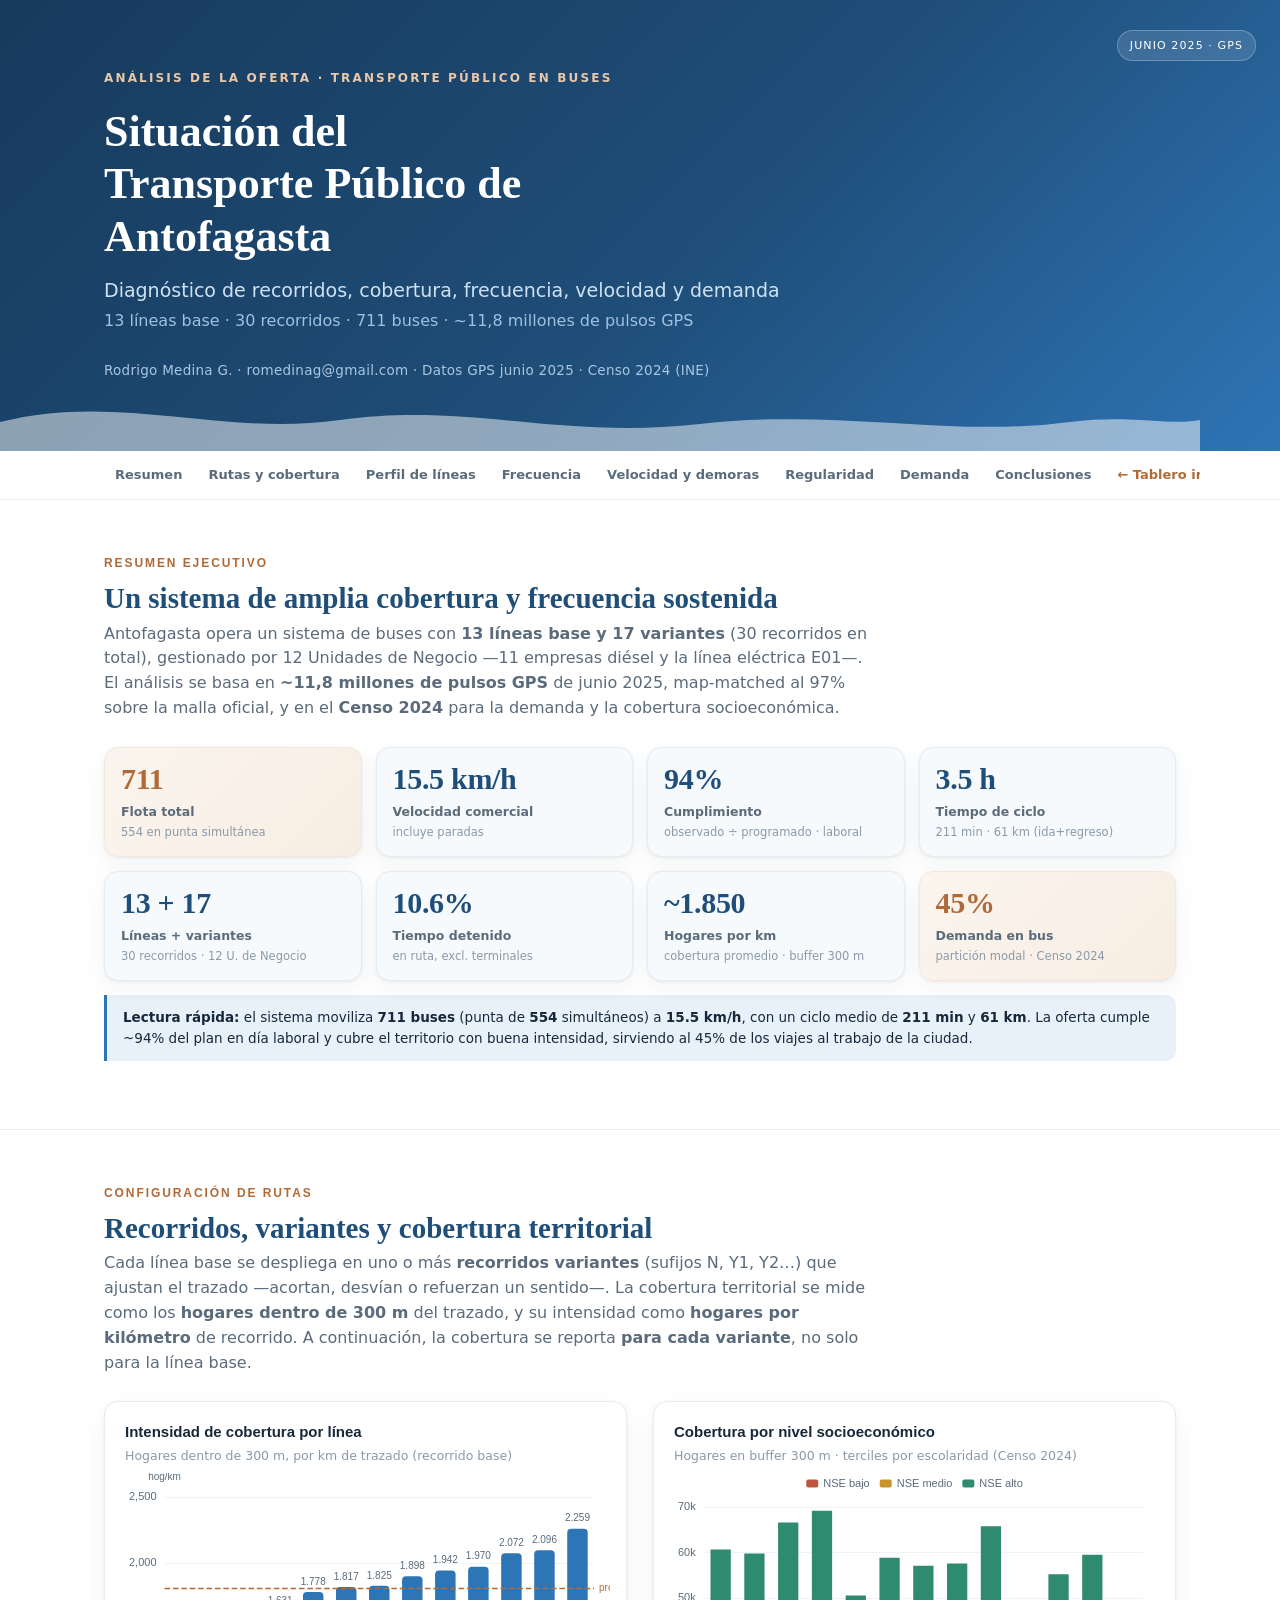
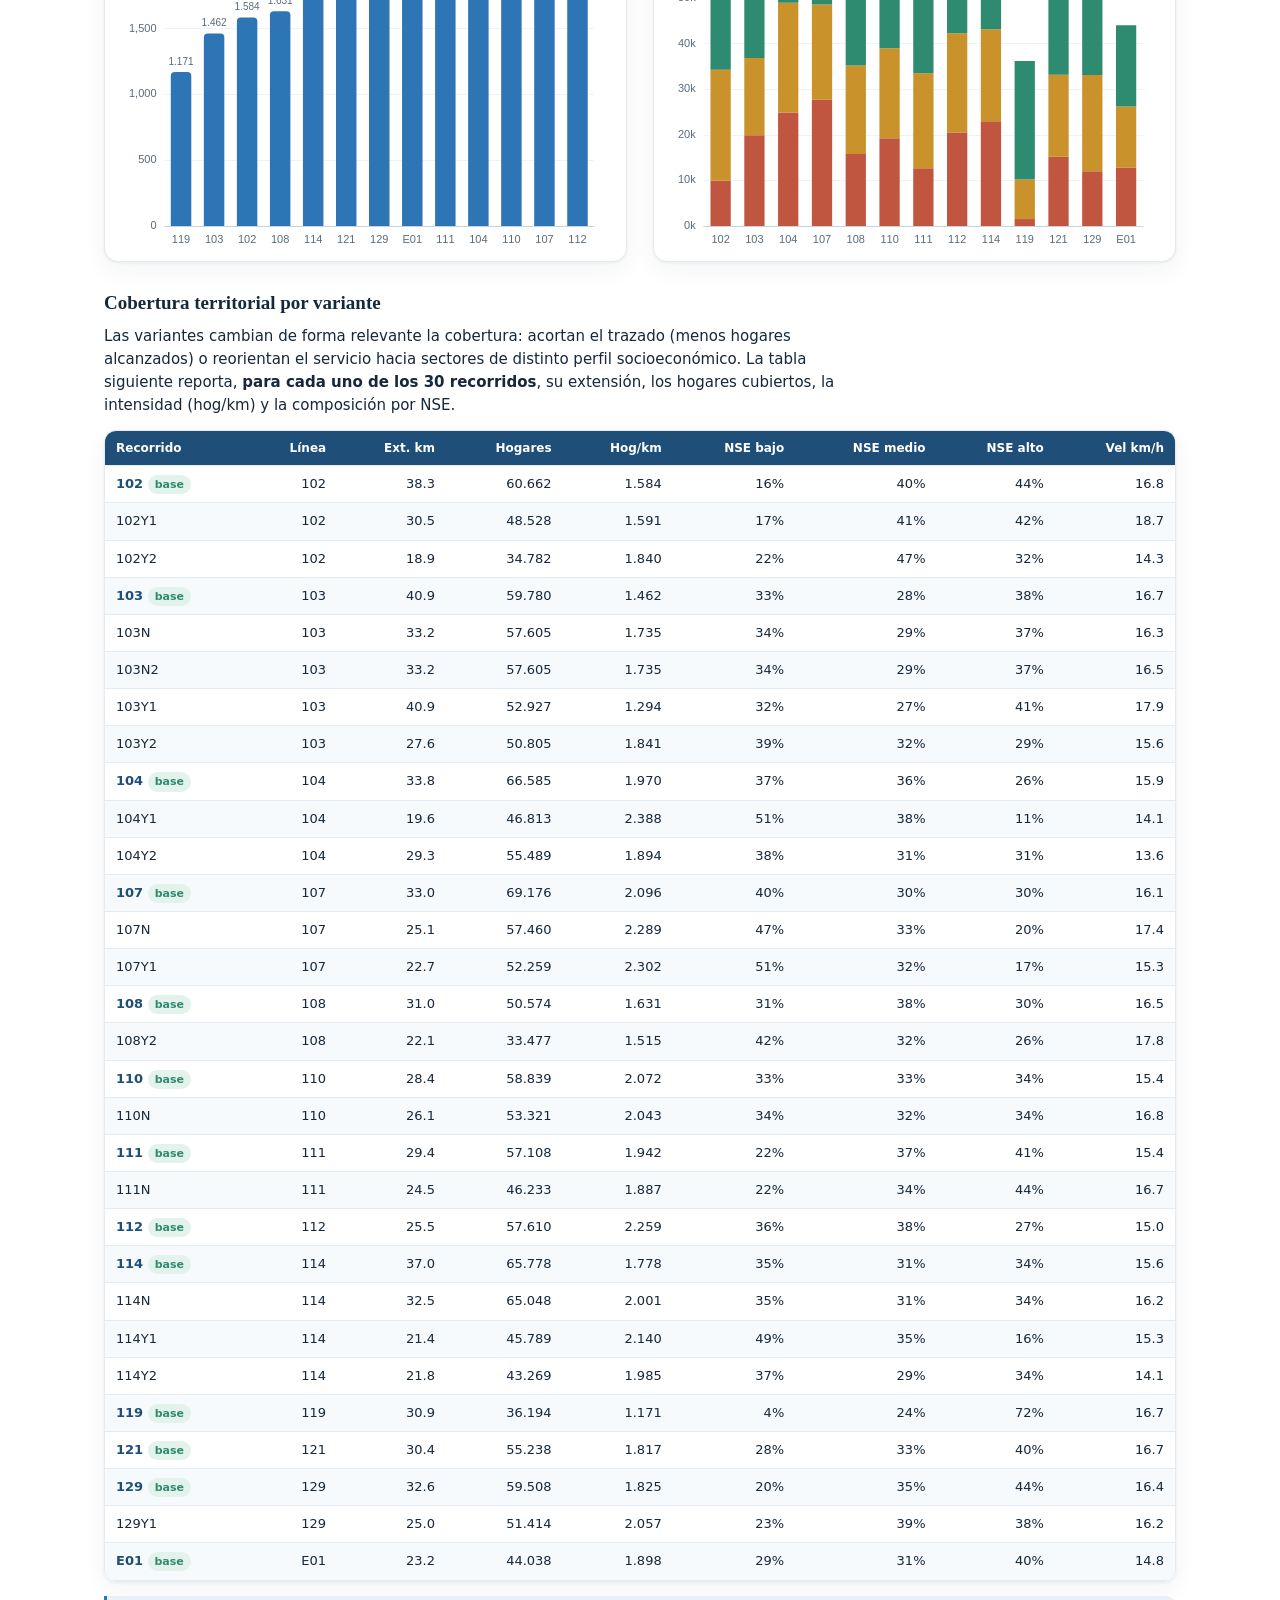
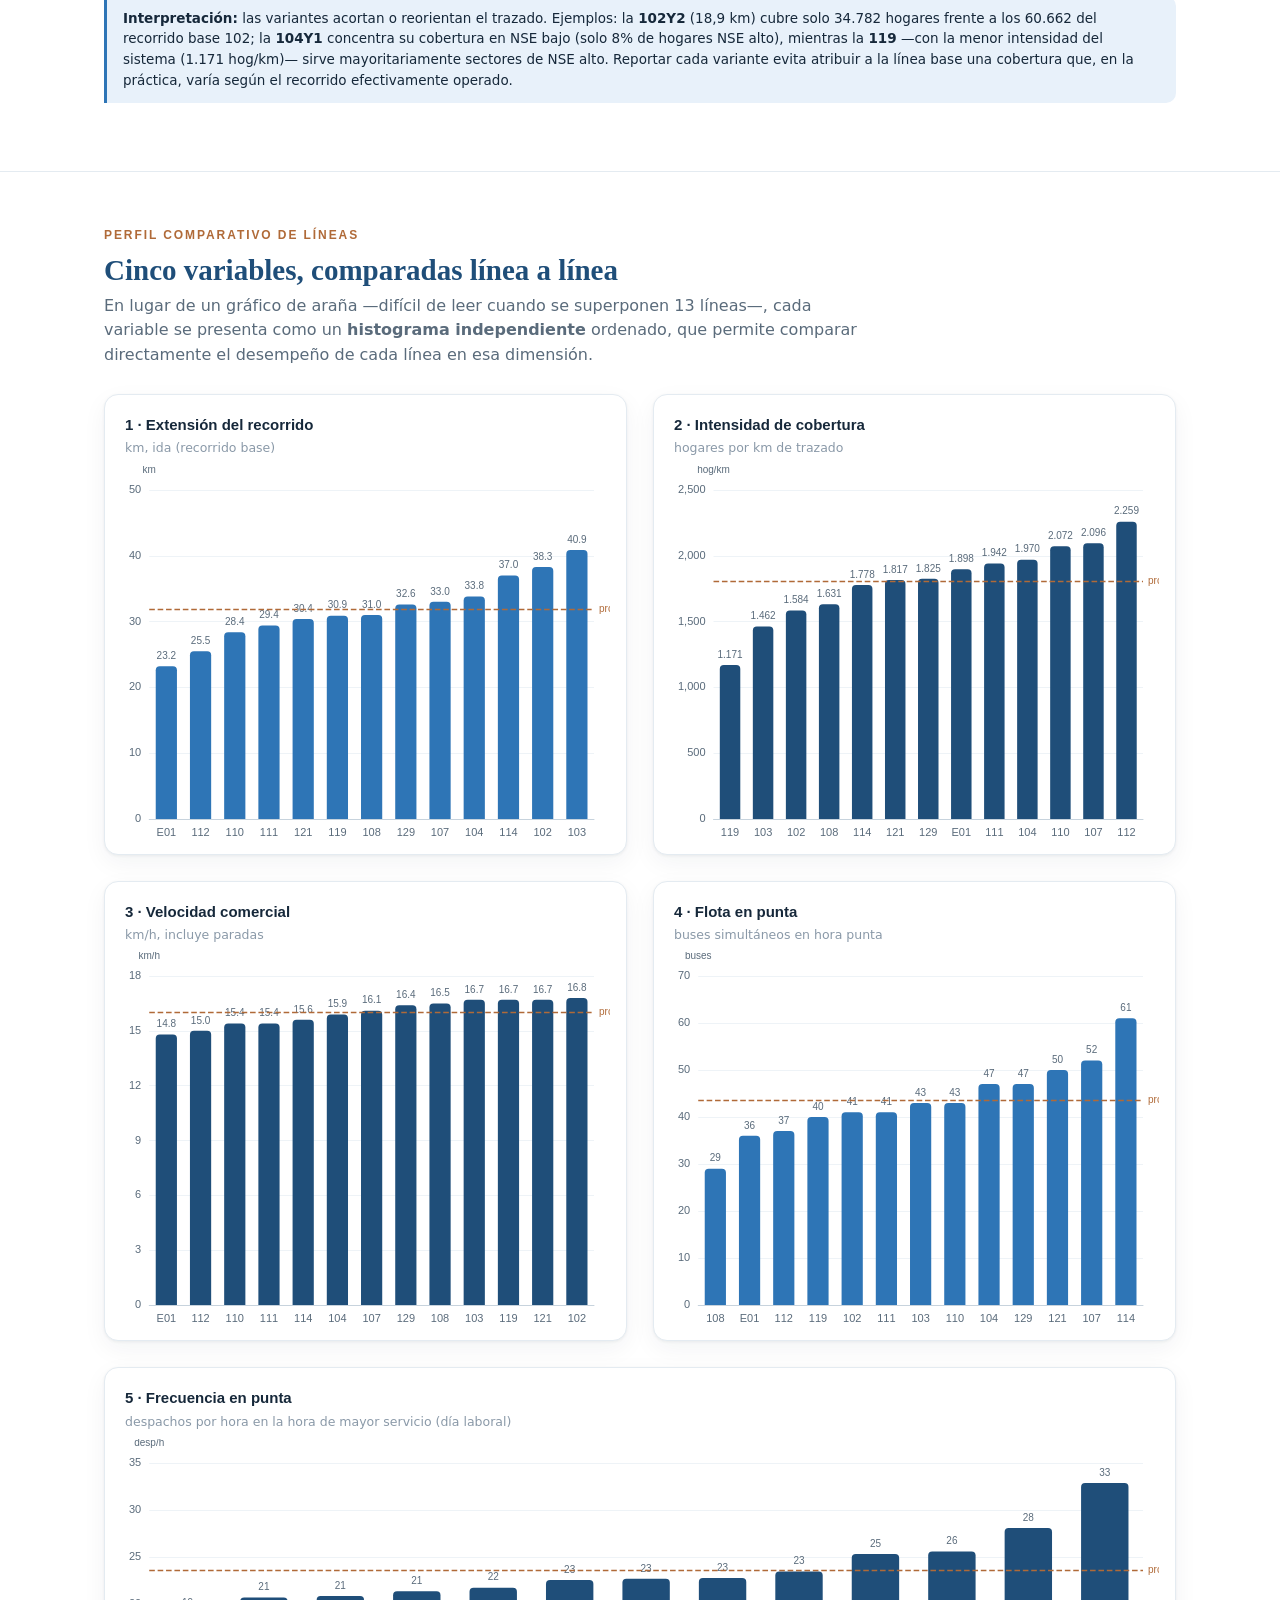
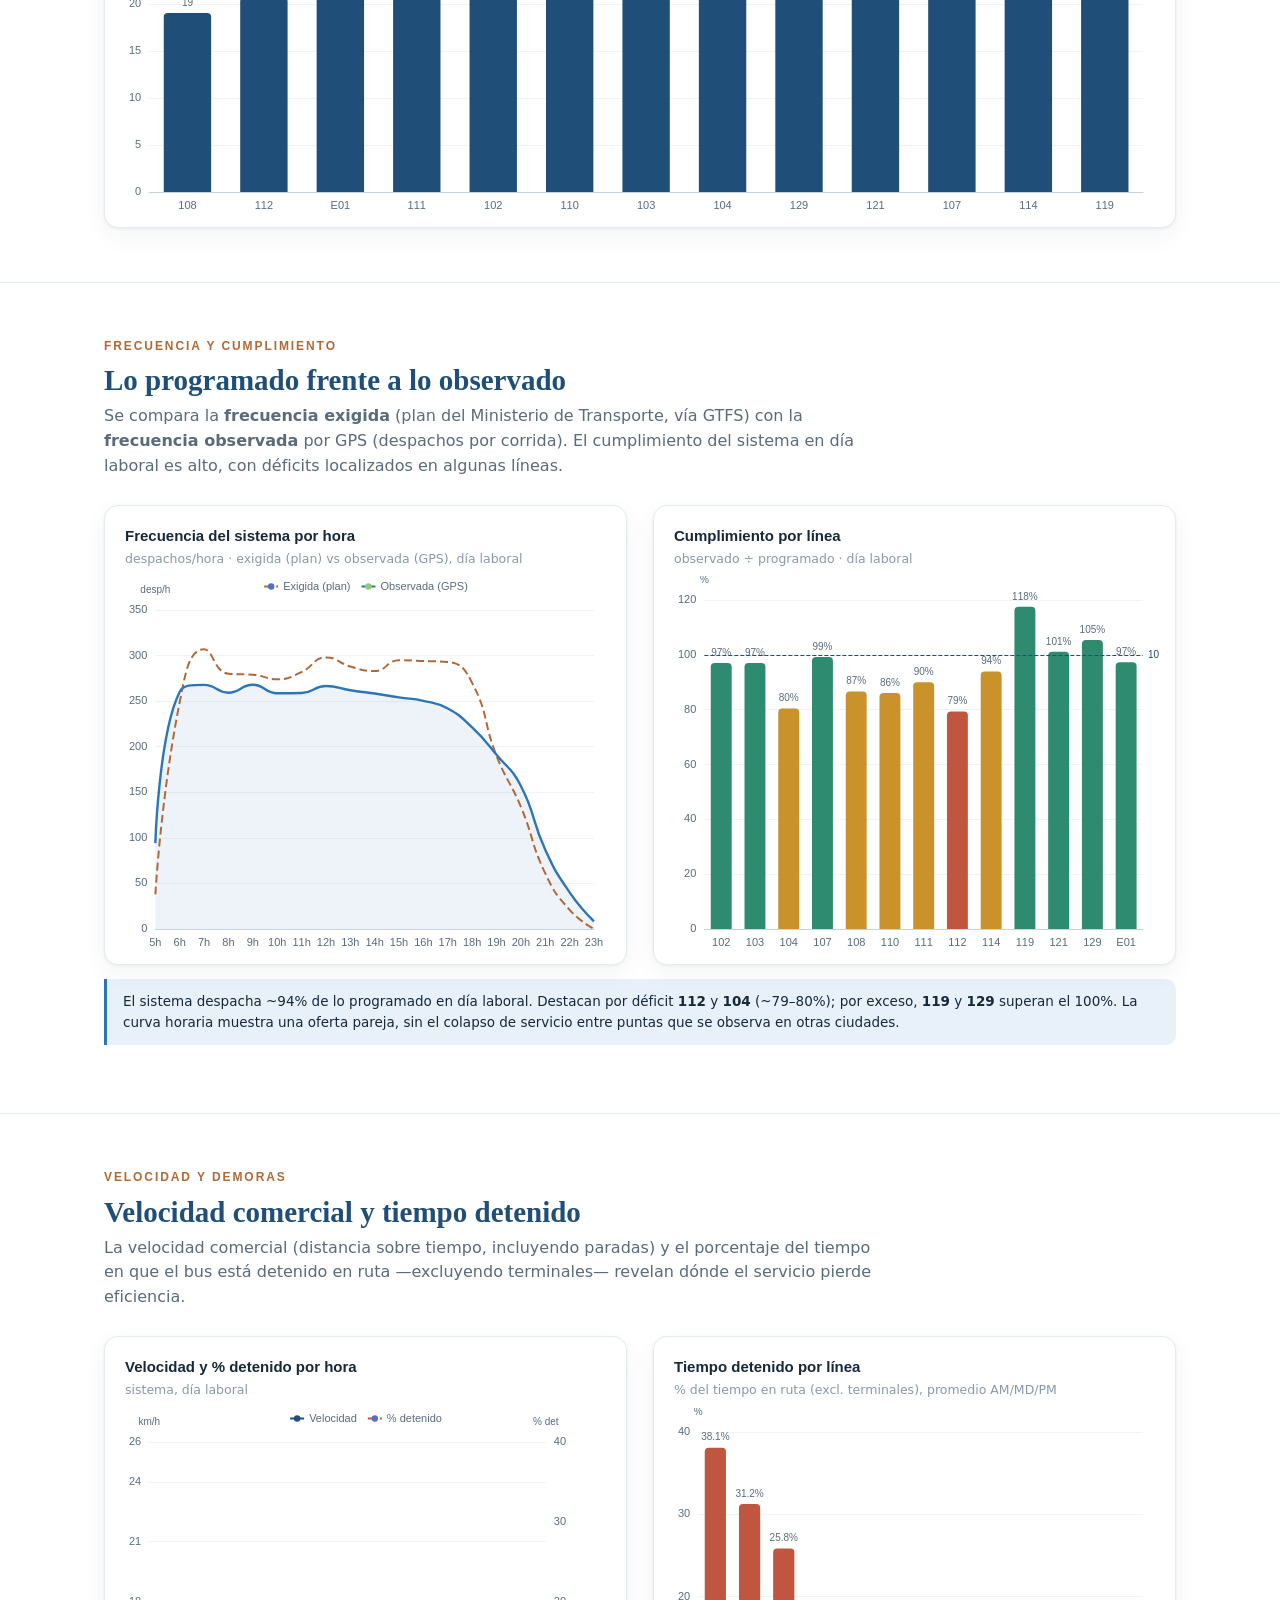
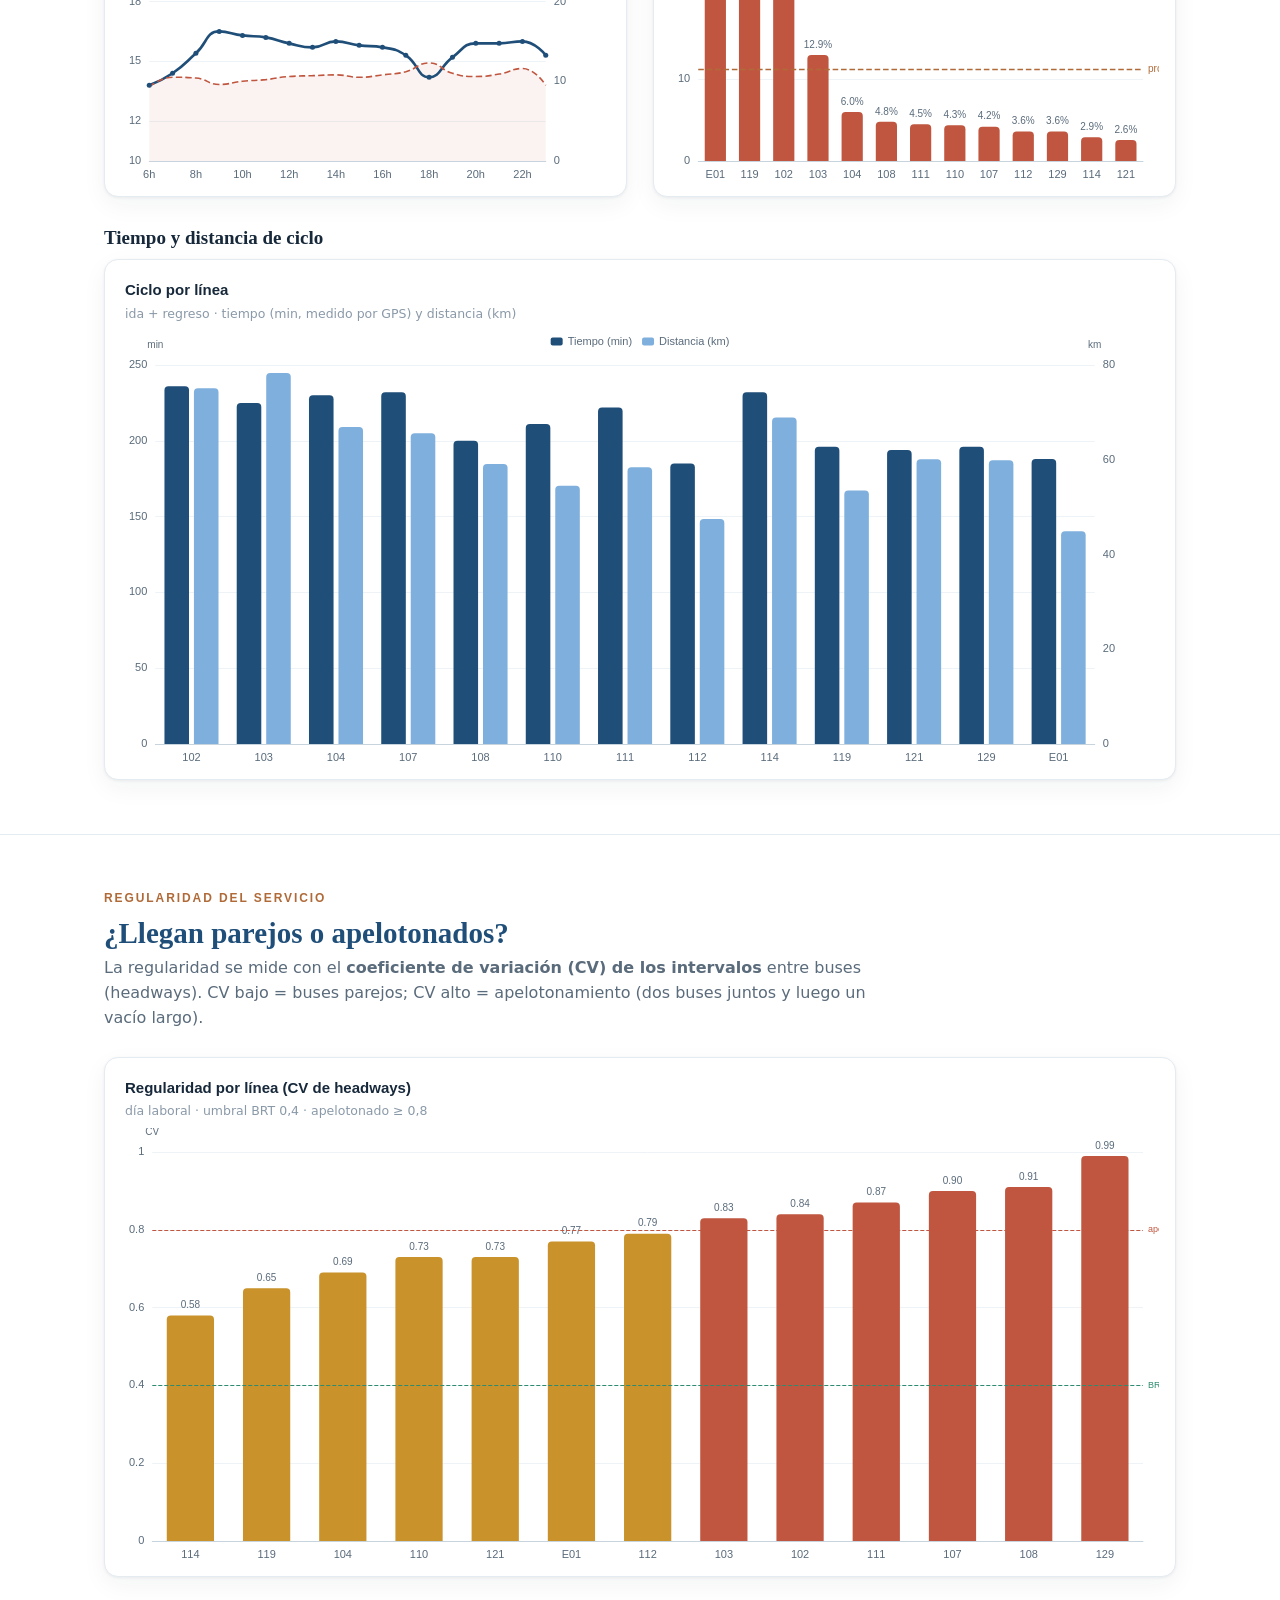
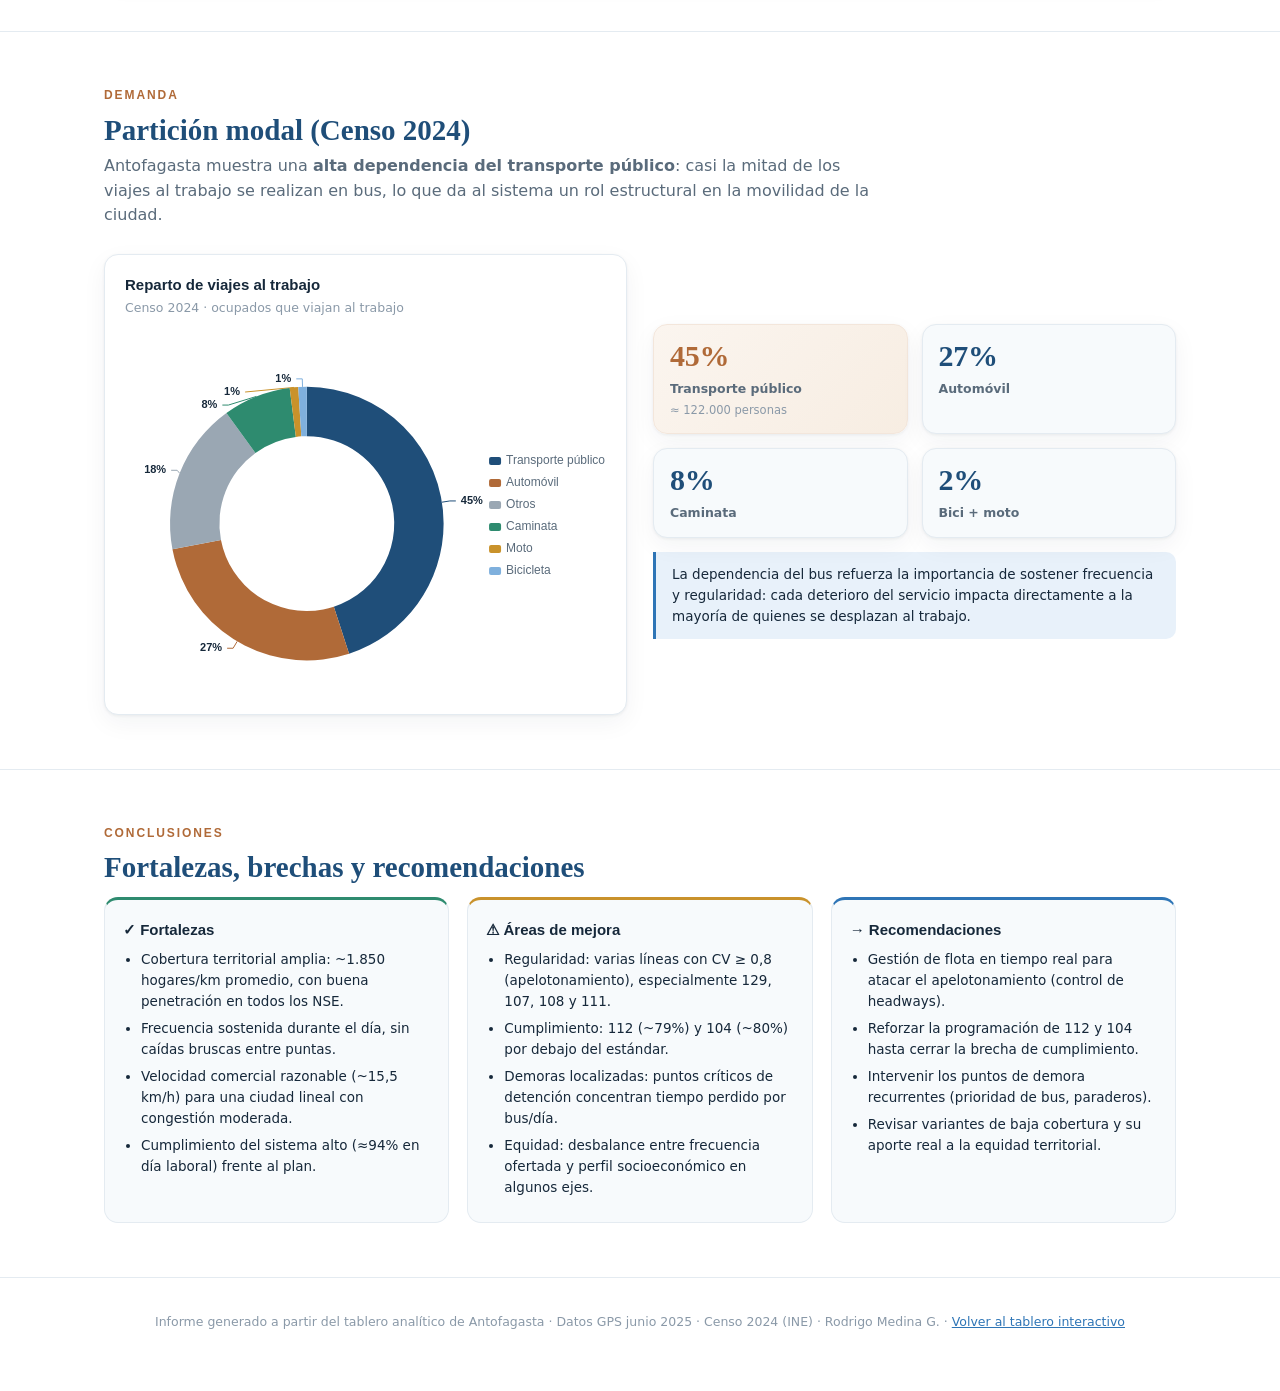
==== informe.html @ 433ab6c3 "afta-v54: informe ejecutivo HTML (presentación clara) enlazado del tablero Nueva página informe.html" ====
<!doctype html>
<html lang="es">
<head>
<meta charset="utf-8"/>
<meta name="viewport" content="width=device-width, initial-scale=1"/>
<title>Informe Ejecutivo · Oferta de Transporte Público · Antofagasta</title>
<link rel="icon" href="data:image/svg+xml,%3Csvg xmlns='http://www.w3.org/2000/svg' viewBox='0 0 32 32'%3E%3Ctext y='26' font-size='26'%3E%F0%9F%9A%8C%3C/text%3E%3C/svg%3E"/>
<script src="assets/echarts.min.js?v=107"></script>
<style>
  :root{
    --mar:#1f4e79; --mar2:#2e75b6; --mar3:#5a9bd4; --marL:#e8f1fa;
    --cobre:#b06a38; --cobreL:#f3e6db;
    --tx:#16283a; --muted:#5a6b7b; --dim:#8a99a8;
    --bg:#ffffff; --panel:#f7fafc; --line:#e4ebf1; --line2:#d3dde6;
    --good:#2e8b6f; --warn:#c9922b; --bad:#c0563f;
    --sh:0 1px 3px rgba(20,40,58,.06),0 8px 24px rgba(20,40,58,.05);
  }
  *{box-sizing:border-box}
  html{scroll-behavior:smooth}
  body{margin:0;font-family:"Segoe UI",-apple-system,system-ui,"Helvetica Neue",Arial,sans-serif;
    color:var(--tx);background:var(--bg);line-height:1.55;font-size:15px;-webkit-font-smoothing:antialiased}
  h1,h2,h3{font-family:Georgia,"Times New Roman",serif;font-weight:700;line-height:1.2;color:var(--mar)}
  a{color:var(--mar2)}
  .wrap{max-width:1120px;margin:0 auto;padding:0 24px}
  .sec{padding:54px 0;border-top:1px solid var(--line)}
  .sec:first-of-type{border-top:none}
  .eyebrow{font-family:"Segoe UI",sans-serif;font-size:12px;letter-spacing:.16em;text-transform:uppercase;
    color:var(--cobre);font-weight:700;margin:0 0 8px}
  h2{font-size:29px;margin:0 0 6px}
  .lead{color:var(--muted);font-size:16px;max-width:76ch;margin:6px 0 26px}
  h3{font-size:19px;margin:30px 0 10px;color:var(--tx)}
  p{margin:0 0 12px;max-width:80ch}
  .muted{color:var(--muted)}
  .small{font-size:13px}

  /* ── Portada ── */
  .hero{background:linear-gradient(135deg,#173a5c 0%,#1f4e79 55%,#2e75b6 100%);color:#fff;position:relative;overflow:hidden}
  .hero .wrap{padding-top:66px;padding-bottom:70px;position:relative;z-index:2}
  .hero h1{color:#fff;font-size:44px;margin:0 0 12px;max-width:20ch}
  .hero .sub{font-size:19px;color:#cfe1f2;margin:0 0 4px}
  .hero .meta{font-size:13.5px;color:#a9c6e2;margin-top:26px;letter-spacing:.02em}
  .hero .kick{display:inline-block;font-size:12px;letter-spacing:.18em;text-transform:uppercase;
    color:#e9c7a9;font-weight:700;margin-bottom:18px}
  .coast{position:absolute;left:0;right:0;bottom:-1px;height:70px;z-index:1;opacity:.5}
  .hero .badge{position:absolute;top:30px;right:24px;font-size:11px;letter-spacing:.1em;text-transform:uppercase;
    background:rgba(255,255,255,.12);border:1px solid rgba(255,255,255,.25);padding:6px 12px;border-radius:20px;color:#fff}

  /* ── KPIs ── */
  .kpis{display:grid;grid-template-columns:repeat(4,1fr);gap:14px;margin:8px 0 6px}
  .kpi{background:var(--panel);border:1px solid var(--line);border-radius:14px;padding:16px 16px 14px;box-shadow:var(--sh)}
  .kpi .v{font-size:30px;font-weight:700;color:var(--mar);font-family:Georgia,serif;line-height:1;letter-spacing:-.01em}
  .kpi .l{font-size:12.5px;color:var(--muted);margin-top:8px;font-weight:600}
  .kpi .s{font-size:11.5px;color:var(--dim);margin-top:3px}
  .kpi.acc{background:linear-gradient(135deg,#fbf5ef,#f7ede2);border-color:var(--cobreL)}
  .kpi.acc .v{color:var(--cobre)}

  /* ── charts ── */
  .chart{width:100%;height:380px}
  .chart.tall{height:440px}
  .grid2{display:grid;grid-template-columns:1fr 1fr;gap:26px}
  .card{background:#fff;border:1px solid var(--line);border-radius:14px;padding:16px 16px 8px;box-shadow:var(--sh)}
  .card h4{margin:2px 4px 2px;font-size:15px;font-family:"Segoe UI",sans-serif;font-weight:700;color:var(--tx)}
  .card .cap{margin:0 4px 8px;font-size:12.5px;color:var(--dim)}

  /* ── tabla ── */
  .tbl-wrap{overflow-x:auto;border:1px solid var(--line);border-radius:12px;box-shadow:var(--sh)}
  table{border-collapse:collapse;width:100%;font-size:13px}
  th,td{padding:8px 11px;text-align:right;border-bottom:1px solid var(--line);white-space:nowrap}
  th:first-child,td:first-child{text-align:left}
  thead th{background:var(--mar);color:#fff;font-weight:600;position:sticky;top:0;font-size:12px}
  tbody tr:nth-child(even){background:var(--panel)}
  tbody tr:hover{background:var(--marL)}
  td.grp{font-weight:700;color:var(--mar)}
  .pill{display:inline-block;padding:1px 7px;border-radius:20px;font-size:11px;font-weight:700}
  .pill.g{background:#e3f3ec;color:var(--good)} .pill.w{background:#faf0d9;color:var(--warn)} .pill.b{background:#f8e6e0;color:var(--bad)}

  /* ── callouts ── */
  .cols3{display:grid;grid-template-columns:repeat(3,1fr);gap:18px;margin-top:12px}
  .callout{border-radius:14px;padding:18px;border:1px solid var(--line);background:var(--panel)}
  .callout h4{margin:0 0 8px;font-size:15px;font-family:"Segoe UI",sans-serif}
  .callout ul{margin:0;padding-left:18px} .callout li{margin:6px 0;font-size:13.5px;color:var(--tx)}
  .callout.good{border-top:3px solid var(--good)} .callout.warn{border-top:3px solid var(--warn)} .callout.rec{border-top:3px solid var(--mar2)}
  .note{background:var(--marL);border-left:3px solid var(--mar2);border-radius:0 10px 10px 0;padding:12px 16px;margin:14px 0;font-size:13.5px;color:var(--tx)}
  .foot{padding:34px 0 60px;color:var(--dim);font-size:12.5px;text-align:center;border-top:1px solid var(--line)}

  /* ── nav ── */
  .topnav{position:sticky;top:0;z-index:30;background:rgba(255,255,255,.92);backdrop-filter:blur(8px);
    border-bottom:1px solid var(--line);font-size:13px}
  .topnav .wrap{display:flex;align-items:center;gap:4px;height:48px;overflow-x:auto}
  .topnav a{color:var(--muted);text-decoration:none;padding:6px 11px;border-radius:8px;white-space:nowrap;font-weight:600}
  .topnav a:hover{background:var(--marL);color:var(--mar)}
  .topnav .home{margin-left:auto;color:var(--cobre)}
  @media(max-width:860px){ .kpis{grid-template-columns:repeat(2,1fr)} .grid2{grid-template-columns:1fr} .cols3{grid-template-columns:1fr} .hero h1{font-size:33px} h2{font-size:24px} }
</style>
</head>
<body>

<!-- PORTADA -->
<header class="hero">
  <div class="badge">Junio 2025 · GPS</div>
  <div class="wrap">
    <span class="kick">Análisis de la oferta · Transporte público en buses</span>
    <h1>Situación del Transporte Público de Antofagasta</h1>
    <div class="sub">Diagnóstico de recorridos, cobertura, frecuencia, velocidad y demanda</div>
    <div class="sub" style="color:#9ec1e0;font-size:16px">13 líneas base · 30 recorridos · 711 buses · ~11,8 millones de pulsos GPS</div>
    <div class="meta">Rodrigo Medina G. · romedinag@gmail.com · Datos GPS junio 2025 · Censo 2024 (INE)</div>
  </div>
  <svg class="coast" viewBox="0 0 1200 70" preserveAspectRatio="none"><path d="M0,40 C120,10 220,55 340,38 C470,20 560,58 700,42 C840,26 950,56 1070,40 C1130,32 1170,44 1200,38 L1200,70 L0,70 Z" fill="#ffffff"/></svg>
</header>

<nav class="topnav"><div class="wrap">
  <a href="#resumen">Resumen</a>
  <a href="#rutas">Rutas y cobertura</a>
  <a href="#perfil">Perfil de líneas</a>
  <a href="#frecuencia">Frecuencia</a>
  <a href="#velocidad">Velocidad y demoras</a>
  <a href="#regularidad">Regularidad</a>
  <a href="#demanda">Demanda</a>
  <a href="#conclusiones">Conclusiones</a>
  <a class="home" href="index.html">← Tablero interactivo</a>
</div></nav>

<!-- RESUMEN EJECUTIVO -->
<section class="sec" id="resumen"><div class="wrap">
  <div class="eyebrow">Resumen ejecutivo</div>
  <h2>Un sistema de amplia cobertura y frecuencia sostenida</h2>
  <p class="lead">Antofagasta opera un sistema de buses con <b>13 líneas base y 17 variantes</b> (30 recorridos en total),
  gestionado por 12 Unidades de Negocio —11 empresas diésel y la línea eléctrica E01—. El análisis se basa en
  <b>~11,8 millones de pulsos GPS</b> de junio 2025, map-matched al 97% sobre la malla oficial, y en el
  <b>Censo 2024</b> para la demanda y la cobertura socioeconómica.</p>

  <div class="kpis" id="kpi-grid"></div>

  <div class="note" id="resumen-note">Cargando indicadores del sistema…</div>
</div></section>

<!-- RUTAS Y COBERTURA -->
<section class="sec" id="rutas"><div class="wrap">
  <div class="eyebrow">Configuración de rutas</div>
  <h2>Recorridos, variantes y cobertura territorial</h2>
  <p class="lead">Cada línea base se despliega en uno o más <b>recorridos variantes</b> (sufijos N, Y1, Y2…) que ajustan
  el trazado —acortan, desvían o refuerzan un sentido—. La cobertura territorial se mide como los <b>hogares dentro de
  300 m</b> del trazado, y su intensidad como <b>hogares por kilómetro</b> de recorrido. A continuación, la cobertura
  se reporta <b>para cada variante</b>, no solo para la línea base.</p>

  <div class="grid2">
    <div class="card"><h4>Intensidad de cobertura por línea</h4><div class="cap">Hogares dentro de 300 m, por km de trazado (recorrido base)</div><div id="ch-hogkm" class="chart"></div></div>
    <div class="card"><h4>Cobertura por nivel socioeconómico</h4><div class="cap">Hogares en buffer 300 m · terciles por escolaridad (Censo 2024)</div><div id="ch-nse" class="chart"></div></div>
  </div>

  <h3>Cobertura territorial por variante</h3>
  <p>Las variantes cambian de forma relevante la cobertura: acortan el trazado (menos hogares alcanzados) o reorientan
  el servicio hacia sectores de distinto perfil socioeconómico. La tabla siguiente reporta, <b>para cada uno de los 30
  recorridos</b>, su extensión, los hogares cubiertos, la intensidad (hog/km) y la composición por NSE.</p>
  <div class="tbl-wrap"><table id="tbl-var"><thead></thead><tbody></tbody></table></div>
  <div class="note" id="var-note"></div>
</div></section>

<!-- PERFIL COMPARATIVO — 5 HISTOGRAMAS -->
<section class="sec" id="perfil"><div class="wrap">
  <div class="eyebrow">Perfil comparativo de líneas</div>
  <h2>Cinco variables, comparadas línea a línea</h2>
  <p class="lead">En lugar de un gráfico de araña —difícil de leer cuando se superponen 13 líneas—, cada variable se
  presenta como un <b>histograma independiente</b> ordenado, que permite comparar directamente el desempeño de cada
  línea en esa dimensión.</p>
  <div class="grid2">
    <div class="card"><h4>1 · Extensión del recorrido</h4><div class="cap">km, ida (recorrido base)</div><div id="ch-ext" class="chart"></div></div>
    <div class="card"><h4>2 · Intensidad de cobertura</h4><div class="cap">hogares por km de trazado</div><div id="ch-hogkm2" class="chart"></div></div>
    <div class="card"><h4>3 · Velocidad comercial</h4><div class="cap">km/h, incluye paradas</div><div id="ch-vel" class="chart"></div></div>
    <div class="card"><h4>4 · Flota en punta</h4><div class="cap">buses simultáneos en hora punta</div><div id="ch-flota" class="chart"></div></div>
  </div>
  <div class="card" style="margin-top:26px"><h4>5 · Frecuencia en punta</h4><div class="cap">despachos por hora en la hora de mayor servicio (día laboral)</div><div id="ch-freq" class="chart"></div></div>
</div></section>

<!-- FRECUENCIA -->
<section class="sec" id="frecuencia"><div class="wrap">
  <div class="eyebrow">Frecuencia y cumplimiento</div>
  <h2>Lo programado frente a lo observado</h2>
  <p class="lead">Se compara la <b>frecuencia exigida</b> (plan del Ministerio de Transporte, vía GTFS) con la
  <b>frecuencia observada</b> por GPS (despachos por corrida). El cumplimiento del sistema en día laboral es alto,
  con déficits localizados en algunas líneas.</p>
  <div class="grid2">
    <div class="card"><h4>Frecuencia del sistema por hora</h4><div class="cap">despachos/hora · exigida (plan) vs observada (GPS), día laboral</div><div id="ch-freqsys" class="chart"></div></div>
    <div class="card"><h4>Cumplimiento por línea</h4><div class="cap">observado ÷ programado · día laboral</div><div id="ch-cumpl" class="chart"></div></div>
  </div>
  <div class="note" id="freq-note"></div>
</div></section>

<!-- VELOCIDAD Y DEMORAS -->
<section class="sec" id="velocidad"><div class="wrap">
  <div class="eyebrow">Velocidad y demoras</div>
  <h2>Velocidad comercial y tiempo detenido</h2>
  <p class="lead">La velocidad comercial (distancia sobre tiempo, incluyendo paradas) y el porcentaje del tiempo en que
  el bus está detenido en ruta —excluyendo terminales— revelan dónde el servicio pierde eficiencia.</p>
  <div class="grid2">
    <div class="card"><h4>Velocidad y % detenido por hora</h4><div class="cap">sistema, día laboral</div><div id="ch-velh" class="chart"></div></div>
    <div class="card"><h4>Tiempo detenido por línea</h4><div class="cap">% del tiempo en ruta (excl. terminales), promedio AM/MD/PM</div><div id="ch-det" class="chart"></div></div>
  </div>
  <h3>Tiempo y distancia de ciclo</h3>
  <div class="card"><h4>Ciclo por línea</h4><div class="cap">ida + regreso · tiempo (min, medido por GPS) y distancia (km)</div><div id="ch-ciclo" class="chart tall"></div></div>
</div></section>

<!-- REGULARIDAD -->
<section class="sec" id="regularidad"><div class="wrap">
  <div class="eyebrow">Regularidad del servicio</div>
  <h2>¿Llegan parejos o apelotonados?</h2>
  <p class="lead">La regularidad se mide con el <b>coeficiente de variación (CV) de los intervalos</b> entre buses
  (headways). CV bajo = buses parejos; CV alto = apelotonamiento (dos buses juntos y luego un vacío largo).</p>
  <div class="card"><h4>Regularidad por línea (CV de headways)</h4><div class="cap">día laboral · umbral BRT 0,4 · apelotonado ≥ 0,8</div><div id="ch-cv" class="chart tall"></div></div>
</div></section>

<!-- DEMANDA -->
<section class="sec" id="demanda"><div class="wrap">
  <div class="eyebrow">Demanda</div>
  <h2>Partición modal (Censo 2024)</h2>
  <p class="lead">Antofagasta muestra una <b>alta dependencia del transporte público</b>: casi la mitad de los viajes
  al trabajo se realizan en bus, lo que da al sistema un rol estructural en la movilidad de la ciudad.</p>
  <div class="grid2">
    <div class="card"><h4>Reparto de viajes al trabajo</h4><div class="cap">Censo 2024 · ocupados que viajan al trabajo</div><div id="ch-modal" class="chart"></div></div>
    <div style="align-self:center">
      <div class="kpis" style="grid-template-columns:1fr 1fr">
        <div class="kpi acc"><div class="v">45%</div><div class="l">Transporte público</div><div class="s">≈ 122.000 personas</div></div>
        <div class="kpi"><div class="v">27%</div><div class="l">Automóvil</div></div>
        <div class="kpi"><div class="v">8%</div><div class="l">Caminata</div></div>
        <div class="kpi"><div class="v">2%</div><div class="l">Bici + moto</div></div>
      </div>
      <div class="note">La dependencia del bus refuerza la importancia de sostener frecuencia y regularidad: cada
      deterioro del servicio impacta directamente a la mayoría de quienes se desplazan al trabajo.</div>
    </div>
  </div>
</div></section>

<!-- CONCLUSIONES -->
<section class="sec" id="conclusiones"><div class="wrap">
  <div class="eyebrow">Conclusiones</div>
  <h2>Fortalezas, brechas y recomendaciones</h2>
  <div class="cols3">
    <div class="callout good"><h4>✓ Fortalezas</h4><ul>
      <li>Cobertura territorial amplia: ~1.850 hogares/km promedio, con buena penetración en todos los NSE.</li>
      <li>Frecuencia sostenida durante el día, sin caídas bruscas entre puntas.</li>
      <li>Velocidad comercial razonable (~15,5 km/h) para una ciudad lineal con congestión moderada.</li>
      <li>Cumplimiento del sistema alto (≈94% en día laboral) frente al plan.</li>
    </ul></div>
    <div class="callout warn"><h4>⚠ Áreas de mejora</h4><ul>
      <li>Regularidad: varias líneas con CV ≥ 0,8 (apelotonamiento), especialmente 129, 107, 108 y 111.</li>
      <li>Cumplimiento: 112 (~79%) y 104 (~80%) por debajo del estándar.</li>
      <li>Demoras localizadas: puntos críticos de detención concentran tiempo perdido por bus/día.</li>
      <li>Equidad: desbalance entre frecuencia ofertada y perfil socioeconómico en algunos ejes.</li>
    </ul></div>
    <div class="callout rec"><h4>→ Recomendaciones</h4><ul>
      <li>Gestión de flota en tiempo real para atacar el apelotonamiento (control de headways).</li>
      <li>Reforzar la programación de 112 y 104 hasta cerrar la brecha de cumplimiento.</li>
      <li>Intervenir los puntos de demora recurrentes (prioridad de bus, paraderos).</li>
      <li>Revisar variantes de baja cobertura y su aporte real a la equidad territorial.</li>
    </ul></div>
  </div>
</div></section>

<div class="foot">
  Informe generado a partir del tablero analítico de Antofagasta · Datos GPS junio 2025 · Censo 2024 (INE) ·
  Rodrigo Medina G. · <a href="index.html">Volver al tablero interactivo</a>
</div>

<script>
const LINEAS = ["102","103","104","107","108","110","111","112","114","119","121","129","E01"];
const COL = {mar:"#1f4e79", mar2:"#2e75b6", mar3:"#7fb0dd", cobre:"#b06a38",
  good:"#2e8b6f", warn:"#c9922b", bad:"#c0563f", axis:"#c7d3dd", grid:"#eef3f7", tx:"#16283a", mut:"#5a6b7b"};
const J = n => fetch("data/"+n+"?v=107").then(r=>r.json());
const NF = new Intl.NumberFormat("es-CL");
const fmt = n => NF.format(Math.round(n||0));
const $ = id => document.getElementById(id);
const charts = [];
function mk(id){ const c = echarts.init($(id)); charts.push(c); return c; }
const BASE_GRID = {left:8,right:16,top:24,bottom:8,containLabel:true};
const AXIS_X = {axisLabel:{color:COL.mut,fontSize:11},axisLine:{lineStyle:{color:COL.axis}},axisTick:{show:false}};
const AXIS_Y = {axisLabel:{color:COL.mut,fontSize:11},splitLine:{lineStyle:{color:COL.grid}},axisLine:{show:false}};
const TT = {backgroundColor:"#fff",borderColor:"#e4ebf1",textStyle:{color:COL.tx},extraCssText:"box-shadow:0 6px 24px rgba(20,40,58,.12)"};
window.addEventListener("resize", ()=>charts.forEach(c=>c.resize()));

// histograma de barras vertical ordenado, con línea de promedio opcional
function barChart(id, cats, vals, opts={}){
  const c = mk(id);
  const avg = vals.reduce((a,b)=>a+(b||0),0)/vals.length;
  const series = [{type:"bar", data:vals.map(v=>({value:v, itemStyle:{color:opts.color||COL.mar2, borderRadius:[4,4,0,0]}})),
    barWidth:"62%", label:{show:opts.label!==false, position:"top", color:COL.mut, fontSize:10,
      formatter:p=>opts.fmt?opts.fmt(p.value):(''+Math.round(p.value*10)/10)}}];
  const ml = opts.avg!==false ? {silent:true, symbol:"none", lineStyle:{color:COL.cobre,type:"dashed",width:1.4},
    data:[{yAxis:avg, label:{formatter:"prom "+(opts.fmt?opts.fmt(avg):Math.round(avg*10)/10), color:COL.cobre, fontSize:10, position:"end"}}]} : null;
  if(ml) series[0].markLine = ml;
  c.setOption({grid:BASE_GRID, tooltip:{trigger:"axis",...TT, valueFormatter:v=>opts.fmt?opts.fmt(v):v},
    xAxis:{type:"category", data:cats, ...AXIS_X},
    yAxis:{type:"value", name:opts.unit||"", nameTextStyle:{color:COL.mut,fontSize:10}, ...AXIS_Y},
    series});
}

Promise.all([J("territorio.json"), J("cobertura_lineas.json"), J("cumplimiento.json"),
  J("bunching.json"), J("det_periodo.json")]).then(([T,CL,CU,BU,DP])=>{

  const kpi = T.cells["TODAS|TODAS"].kpi;
  const kOf = l => (T.cells["TODAS|"+l]||{}).kpi||{};
  const nVar = (T.lineas||[]).reduce((s,l)=>s+((l.variantes||[]).length),0);
  const base = {}; CL.lineas.forEach(r=>{ if(r.rec===r.linea) base[r.linea]=r; });
  const freqPunta = l => { const o=(CU.lineas[l]||{}).obs; return o&&o.L ? Math.max(...o.L) : 0; };

  // ── KPIs ──
  const kpis = [
    {v:kpi.flota_total, l:"Flota total", s:fmt(kpi.flota_pico)+" en punta simultánea", acc:true},
    {v:kpi.vel.toFixed(1)+" km/h", l:"Velocidad comercial", s:"incluye paradas"},
    {v:"94%", l:"Cumplimiento", s:"observado ÷ programado · laboral"},
    {v:Math.round(kpi.tc/60*10)/10+" h", l:"Tiempo de ciclo", s:kpi.tc+" min · "+kpi.dc.toFixed(0)+" km (ida+regreso)"},
    {v:"13 + 17", l:"Líneas + variantes", s:"30 recorridos · 12 U. de Negocio"},
    {v:kpi.pct_det.toFixed(1)+"%", l:"Tiempo detenido", s:"en ruta, excl. terminales"},
    {v:"~1.850", l:"Hogares por km", s:"cobertura promedio · buffer 300 m"},
    {v:"45%", l:"Demanda en bus", s:"partición modal · Censo 2024", acc:true},
  ];
  $("kpi-grid").innerHTML = kpis.map(k=>`<div class="kpi${k.acc?' acc':''}"><div class="v">${typeof k.v==='number'?fmt(k.v):k.v}</div><div class="l">${k.l}</div><div class="s">${k.s||''}</div></div>`).join("");
  $("resumen-note").innerHTML = `<b>Lectura rápida:</b> el sistema moviliza <b>${fmt(kpi.flota_total)} buses</b> (punta de
    <b>${fmt(kpi.flota_pico)}</b> simultáneos) a <b>${kpi.vel.toFixed(1)} km/h</b>, con un ciclo medio de
    <b>${kpi.tc} min</b> y <b>${kpi.dc.toFixed(0)} km</b>. La oferta cumple ~94% del plan en día laboral y cubre el
    territorio con buena intensidad, sirviendo al 45% de los viajes al trabajo de la ciudad.`;

  // ── cobertura hog/km (base) ──
  const byHK = [...LINEAS].sort((a,b)=>base[a].hog_km-base[b].hog_km);
  barChart("ch-hogkm", byHK, byHK.map(l=>base[l].hog_km), {unit:"hog/km", color:COL.mar2, fmt:v=>fmt(v)});
  barChart("ch-hogkm2", byHK, byHK.map(l=>base[l].hog_km), {unit:"hog/km", color:COL.mar, fmt:v=>fmt(v)});

  // ── NSE apilado ──
  (function(){ const c=mk("ch-nse");
    const S=(k,col,nm)=>({name:nm,type:"bar",stack:"h",data:LINEAS.map(l=>base[l][k]),itemStyle:{color:col},barWidth:"60%"});
    c.setOption({grid:{...BASE_GRID,top:34},legend:{top:0,textStyle:{color:COL.mut,fontSize:11},itemWidth:12,itemHeight:8},
      tooltip:{trigger:"axis",...TT,valueFormatter:v=>fmt(v)+" hog"},
      xAxis:{type:"category",data:LINEAS,...AXIS_X},
      yAxis:{type:"value",...AXIS_Y,axisLabel:{...AXIS_Y.axisLabel,formatter:v=>(v/1000)+"k"}},
      series:[S("hog_baj","#c0563f","NSE bajo"),S("hog_med","#c9922b","NSE medio"),S("hog_alt","#2e8b6f","NSE alto")]});
  })();

  // ── tabla por variante ──
  const th = `<tr><th>Recorrido</th><th>Línea</th><th>Ext. km</th><th>Hogares</th><th>Hog/km</th><th>NSE bajo</th><th>NSE medio</th><th>NSE alto</th><th>Vel km/h</th></tr>`;
  $("tbl-var").querySelector("thead").innerHTML = th;
  const rows = CL.lineas.map(r=>{
    const esBase = r.rec===r.linea;
    const pB=Math.round(100*r.hog_baj/r.hog), pM=Math.round(100*r.hog_med/r.hog), pA=Math.round(100*r.hog_alt/r.hog);
    return `<tr><td class="${esBase?'grp':''}">${r.rec}${esBase?' <span class="pill g">base</span>':''}</td><td>${r.linea}</td>
      <td>${r.ext_km.toFixed(1)}</td><td>${fmt(r.hog)}</td><td>${fmt(r.hog_km)}</td>
      <td>${pB}%</td><td>${pM}%</td><td>${pA}%</td><td>${r.vel.toFixed(1)}</td></tr>`;
  }).join("");
  $("tbl-var").querySelector("tbody").innerHTML = rows;
  $("var-note").innerHTML = `<b>Interpretación:</b> las variantes acortan o reorientan el trazado. Ejemplos: la
    <b>102Y2</b> (18,9 km) cubre solo 34.782 hogares frente a los 60.662 del recorrido base 102; la <b>104Y1</b>
    concentra su cobertura en NSE bajo (solo 8% de hogares NSE alto), mientras la <b>119</b> —con la menor intensidad
    del sistema (1.171 hog/km)— sirve mayoritariamente sectores de NSE alto. Reportar cada variante evita atribuir a
    la línea base una cobertura que, en la práctica, varía según el recorrido efectivamente operado.`;

  // ── 5 histogramas del perfil ──
  const byExt=[...LINEAS].sort((a,b)=>base[a].ext_km-base[b].ext_km);
  barChart("ch-ext", byExt, byExt.map(l=>base[l].ext_km), {unit:"km", color:COL.mar2, fmt:v=>v.toFixed(1)});
  const byVel=[...LINEAS].sort((a,b)=>base[a].vel-base[b].vel);
  barChart("ch-vel", byVel, byVel.map(l=>base[l].vel), {unit:"km/h", color:COL.mar, fmt:v=>v.toFixed(1)});
  const byFl=[...LINEAS].sort((a,b)=>(kOf(a).flota_pico||0)-(kOf(b).flota_pico||0));
  barChart("ch-flota", byFl, byFl.map(l=>Math.round(kOf(l).flota_pico||0)), {unit:"buses", color:COL.mar2, fmt:v=>fmt(v)});
  const byFq=[...LINEAS].sort((a,b)=>freqPunta(a)-freqPunta(b));
  barChart("ch-freq", byFq, byFq.map(l=>freqPunta(l)), {unit:"desp/h", color:COL.mar, fmt:v=>fmt(v)});

  // ── frecuencia sistema por hora ──
  (function(){ const c=mk("ch-freqsys"); const HS=CU.horas;
    const prog=HS.map((_,i)=>LINEAS.reduce((s,l)=>s+((CU.lineas[l].prog.L[i])||0),0));
    const obs =HS.map((_,i)=>LINEAS.reduce((s,l)=>s+((CU.lineas[l].obs.L[i])||0),0));
    c.setOption({grid:{...BASE_GRID,top:34},legend:{top:0,textStyle:{color:COL.mut,fontSize:11},itemWidth:14,itemHeight:8},
      tooltip:{trigger:"axis",...TT,valueFormatter:v=>Math.round(v)+" desp/h"},
      xAxis:{type:"category",data:HS.map(h=>h+"h"),boundaryGap:false,...AXIS_X},
      yAxis:{type:"value",name:"desp/h",nameTextStyle:{color:COL.mut,fontSize:10},...AXIS_Y},
      series:[
        {name:"Exigida (plan)",type:"line",data:prog,smooth:true,symbol:"none",lineStyle:{color:COL.cobre,width:2,type:"dashed"}},
        {name:"Observada (GPS)",type:"line",data:obs,smooth:true,symbol:"none",areaStyle:{color:"rgba(46,117,182,.12)"},lineStyle:{color:COL.mar2,width:2.4}}
      ]});
  })();

  // ── cumplimiento por línea ──
  (function(){ const c=mk("ch-cumpl");
    const vals=LINEAS.map(l=>CU.lineas[l].cumpl.L);
    const cols=vals.map(v=>v==null?"#ccc":v<80?COL.bad:v<95?COL.warn:COL.good);
    c.setOption({grid:BASE_GRID,tooltip:{trigger:"axis",...TT,valueFormatter:v=>v+"%"},
      xAxis:{type:"category",data:LINEAS,...AXIS_X},
      yAxis:{type:"value",name:"%",...AXIS_Y,nameTextStyle:{color:COL.mut,fontSize:10}},
      series:[{type:"bar",barWidth:"62%",data:vals.map((v,i)=>({value:v,itemStyle:{color:cols[i],borderRadius:[4,4,0,0]}})),
        label:{show:true,position:"top",color:COL.mut,fontSize:10,formatter:p=>Math.round(p.value)+"%"},
        markLine:{silent:true,symbol:"none",lineStyle:{color:COL.mar,type:"dashed"},data:[{yAxis:100,label:{formatter:"100%",color:COL.mar,fontSize:10}}]}}]});
  })();
  $("freq-note").innerHTML = `El sistema despacha ~94% de lo programado en día laboral. Destacan por déficit
    <b>112</b> y <b>104</b> (~79–80%); por exceso, <b>119</b> y <b>129</b> superan el 100%. La curva horaria muestra
    una oferta pareja, sin el colapso de servicio entre puntas que se observa en otras ciudades.`;

  // ── velocidad y % detenido por hora ──
  (function(){ const c=mk("ch-velh"); const H=T.cells["TODAS|TODAS"].horas;
    const hrs=[],vel=[],det=[]; H.forEach((x,h)=>{ if(x&&x.v>0&&h>=6&&h<=23){hrs.push(h+"h");vel.push(x.v);det.push(x.d);} });
    c.setOption({grid:{...BASE_GRID,top:34,right:44},legend:{top:0,textStyle:{color:COL.mut,fontSize:11},itemWidth:14,itemHeight:8},
      tooltip:{trigger:"axis",...TT},
      xAxis:{type:"category",data:hrs,boundaryGap:false,...AXIS_X},
      yAxis:[{type:"value",name:"km/h",min:10,max:26,...AXIS_Y,nameTextStyle:{color:COL.mut,fontSize:10}},
             {type:"value",name:"% det",min:0,max:40,...AXIS_Y,splitLine:{show:false},nameTextStyle:{color:COL.mut,fontSize:10}}],
      series:[
        {name:"Velocidad",type:"line",data:vel,smooth:true,symbol:"circle",symbolSize:5,lineStyle:{color:COL.mar,width:2.6},itemStyle:{color:COL.mar}},
        {name:"% detenido",type:"line",yAxisIndex:1,data:det,smooth:true,symbol:"none",areaStyle:{color:"rgba(192,86,63,.10)"},lineStyle:{color:COL.bad,width:1.6,type:"dashed"}}
      ]});
  })();

  // ── % detenido por línea ──
  (function(){ const c=mk("ch-det");
    const pd=l=>{ const a=(DP.lineas[l]||{}).amb||{}; const v=["am","md","pm"].map(p=>a[p]).filter(x=>x!=null); return v.length?v.reduce((s,b)=>s+b,0)/v.length:0; };
    const arr=[...LINEAS].sort((a,b)=>pd(b)-pd(a)); const vals=arr.map(pd);
    barChart("ch-det", arr, vals, {unit:"%", color:COL.bad, fmt:v=>v.toFixed(1)+"%"});
  })();

  // ── ciclo tc/dc ──
  (function(){ const c=mk("ch-ciclo");
    const tc=LINEAS.map(l=>kOf(l).tc), dc=LINEAS.map(l=>kOf(l).dc);
    c.setOption({grid:{...BASE_GRID,top:34,right:44},legend:{top:0,textStyle:{color:COL.mut,fontSize:11},itemWidth:12,itemHeight:8},
      tooltip:{trigger:"axis",...TT},
      xAxis:{type:"category",data:LINEAS,...AXIS_X},
      yAxis:[{type:"value",name:"min",...AXIS_Y,nameTextStyle:{color:COL.mut,fontSize:10}},
             {type:"value",name:"km",...AXIS_Y,splitLine:{show:false},nameTextStyle:{color:COL.mut,fontSize:10}}],
      series:[
        {name:"Tiempo (min)",type:"bar",data:tc,itemStyle:{color:COL.mar,borderRadius:[4,4,0,0]},barWidth:"34%"},
        {name:"Distancia (km)",type:"bar",yAxisIndex:1,data:dc,itemStyle:{color:COL.mar3,borderRadius:[4,4,0,0]},barWidth:"34%"}
      ]});
  })();

  // ── regularidad CV ──
  (function(){ const c=mk("ch-cv");
    const cv=l=>{ const d=(BU.lineas[l]||{}).L||{}; return (d.agg||{}).cv||0; };
    const arr=[...LINEAS].sort((a,b)=>cv(a)-cv(b)); const vals=arr.map(cv);
    const cols=vals.map(v=>v<0.5?COL.good:v<0.8?COL.warn:COL.bad);
    c.setOption({grid:BASE_GRID,tooltip:{trigger:"axis",...TT,valueFormatter:v=>(''+Math.round(v*100)/100)},
      xAxis:{type:"category",data:arr,...AXIS_X},
      yAxis:{type:"value",name:"CV",...AXIS_Y,nameTextStyle:{color:COL.mut,fontSize:10}},
      series:[{type:"bar",barWidth:"62%",data:vals.map((v,i)=>({value:v,itemStyle:{color:cols[i],borderRadius:[4,4,0,0]}})),
        label:{show:true,position:"top",color:COL.mut,fontSize:10,formatter:p=>p.value.toFixed(2)},
        markLine:{silent:true,symbol:"none",data:[
          {yAxis:0.4,lineStyle:{color:COL.good,type:"dashed"},label:{formatter:"BRT 0,4",color:COL.good,fontSize:9}},
          {yAxis:0.8,lineStyle:{color:COL.bad,type:"dashed"},label:{formatter:"apelotonado 0,8",color:COL.bad,fontSize:9}}]}}]});
  })();

  // ── modal donut ──
  (function(){ const c=mk("ch-modal");
    const data=[{name:"Transporte público",value:45,itemStyle:{color:COL.mar}},
      {name:"Automóvil",value:27,itemStyle:{color:COL.cobre}},
      {name:"Otros",value:18,itemStyle:{color:"#9aa7b3"}},
      {name:"Caminata",value:8,itemStyle:{color:COL.good}},
      {name:"Moto",value:1,itemStyle:{color:"#c9922b"}},
      {name:"Bicicleta",value:1,itemStyle:{color:COL.mar3}}];
    c.setOption({tooltip:{...TT,formatter:p=>`${p.name}: <b>${p.value}%</b>`},
      legend:{orient:"vertical",right:0,top:"center",textStyle:{color:COL.mut,fontSize:12},itemWidth:12,itemHeight:8},
      series:[{type:"pie",radius:["46%","72%"],center:["38%","52%"],avoidLabelOverlap:true,
        label:{formatter:"{d}%",color:COL.tx,fontSize:11,fontWeight:"bold"},labelLine:{length:8,length2:6},
        data}]});
  })();

}).catch(e=>{ $("resumen-note").innerHTML = "No se pudieron cargar los datos: "+e; });
</script>
</body>
</html>
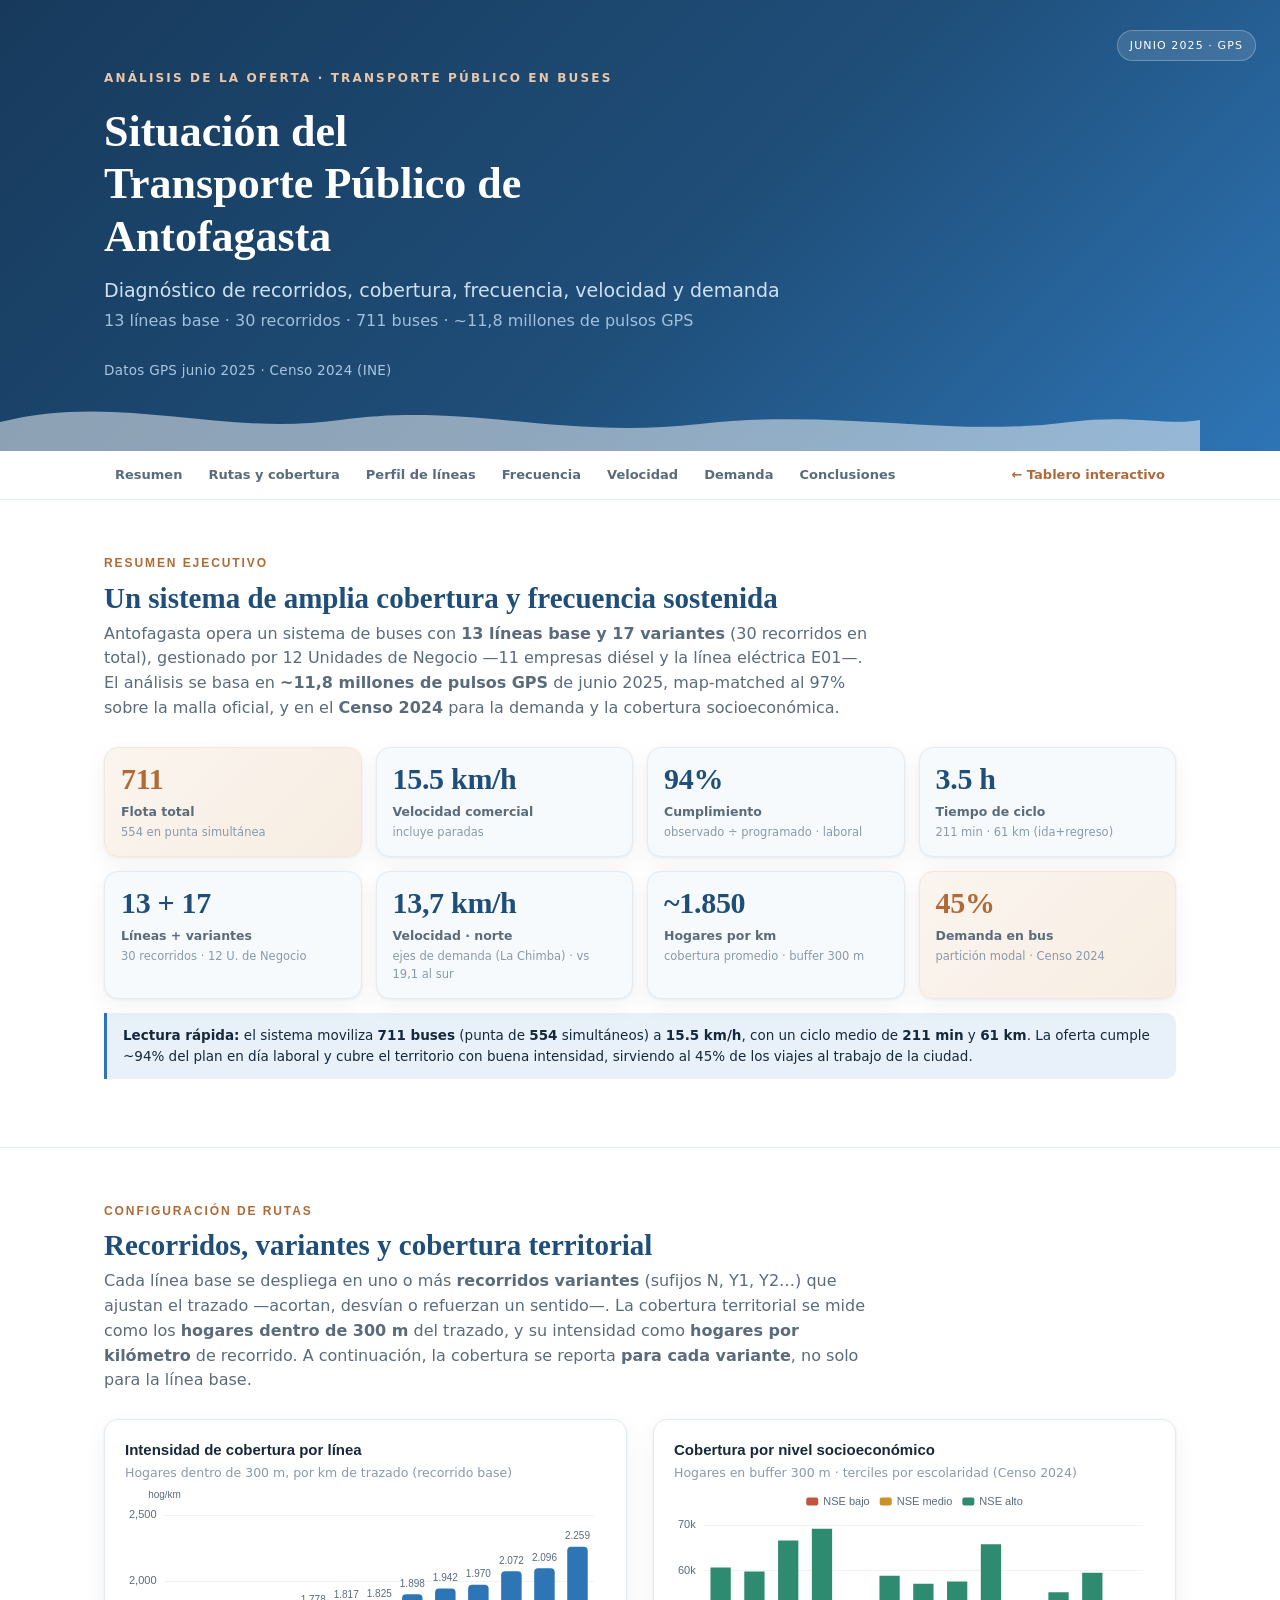
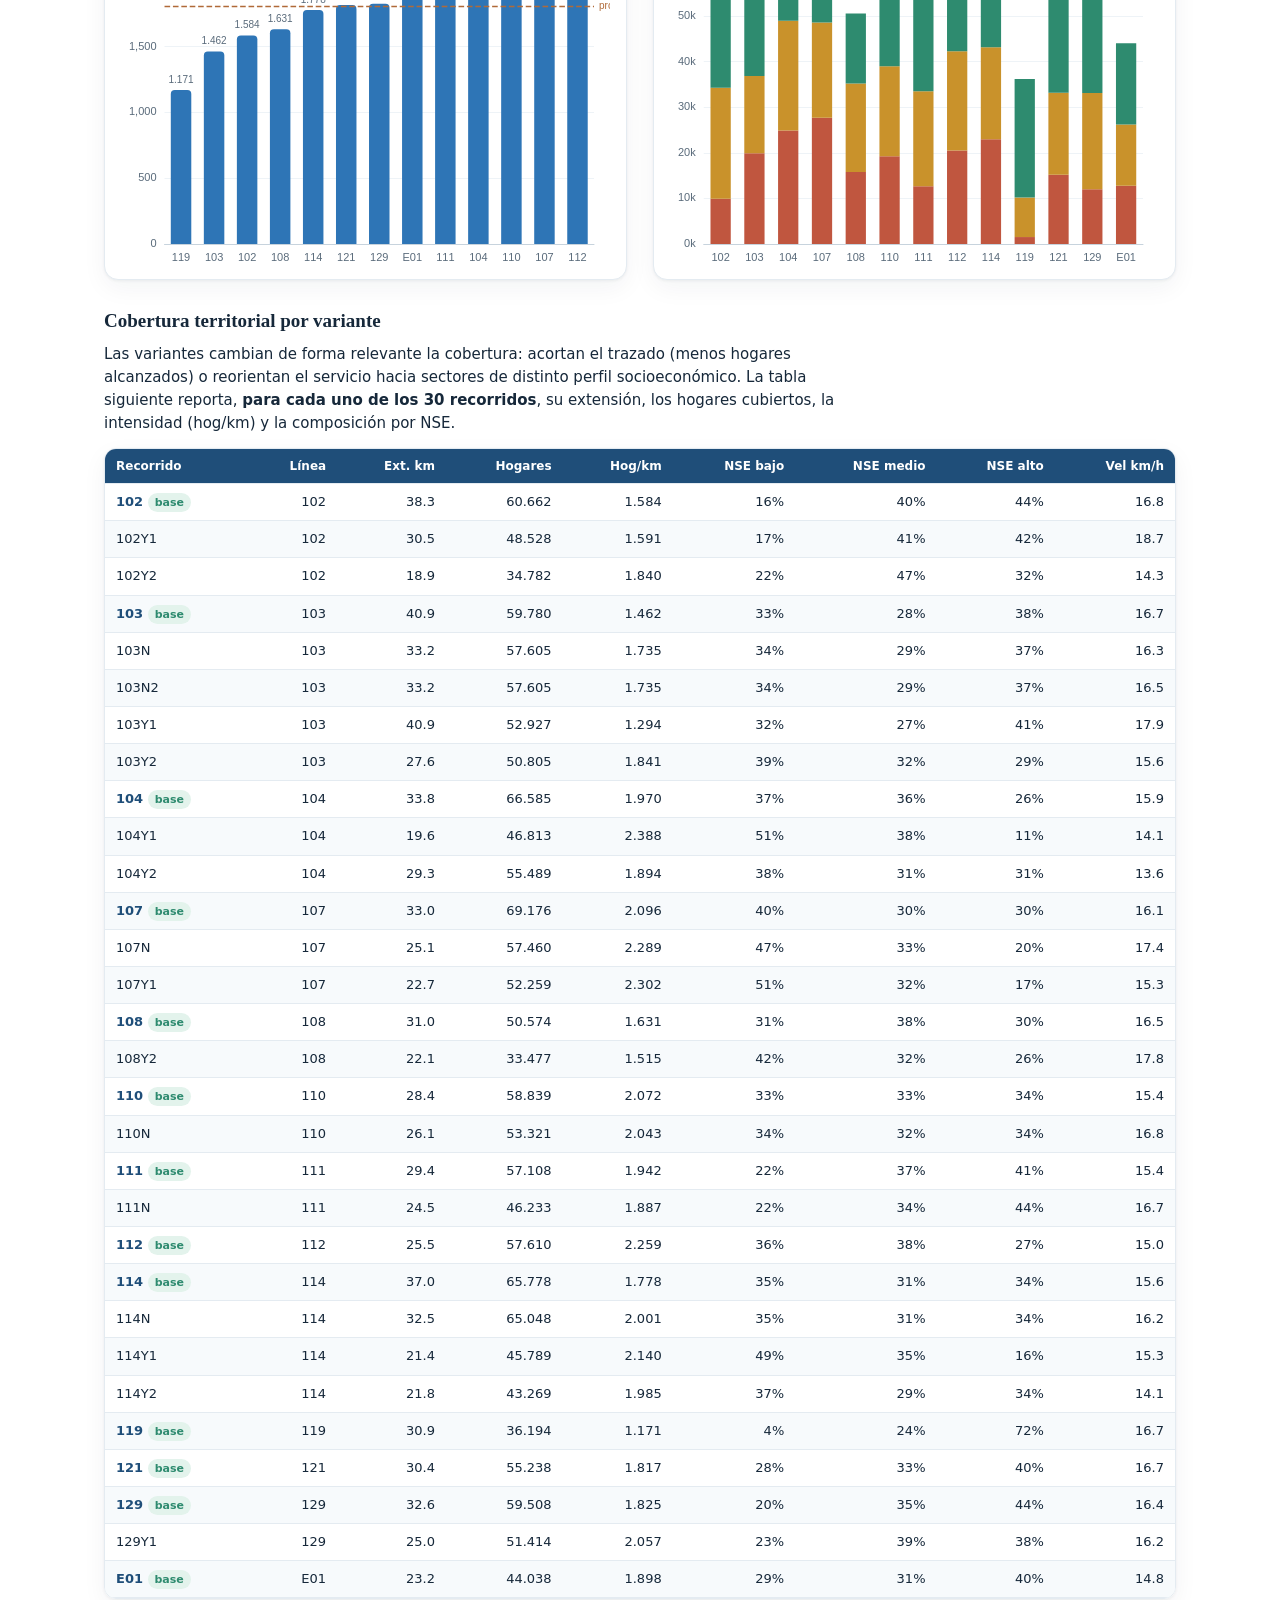
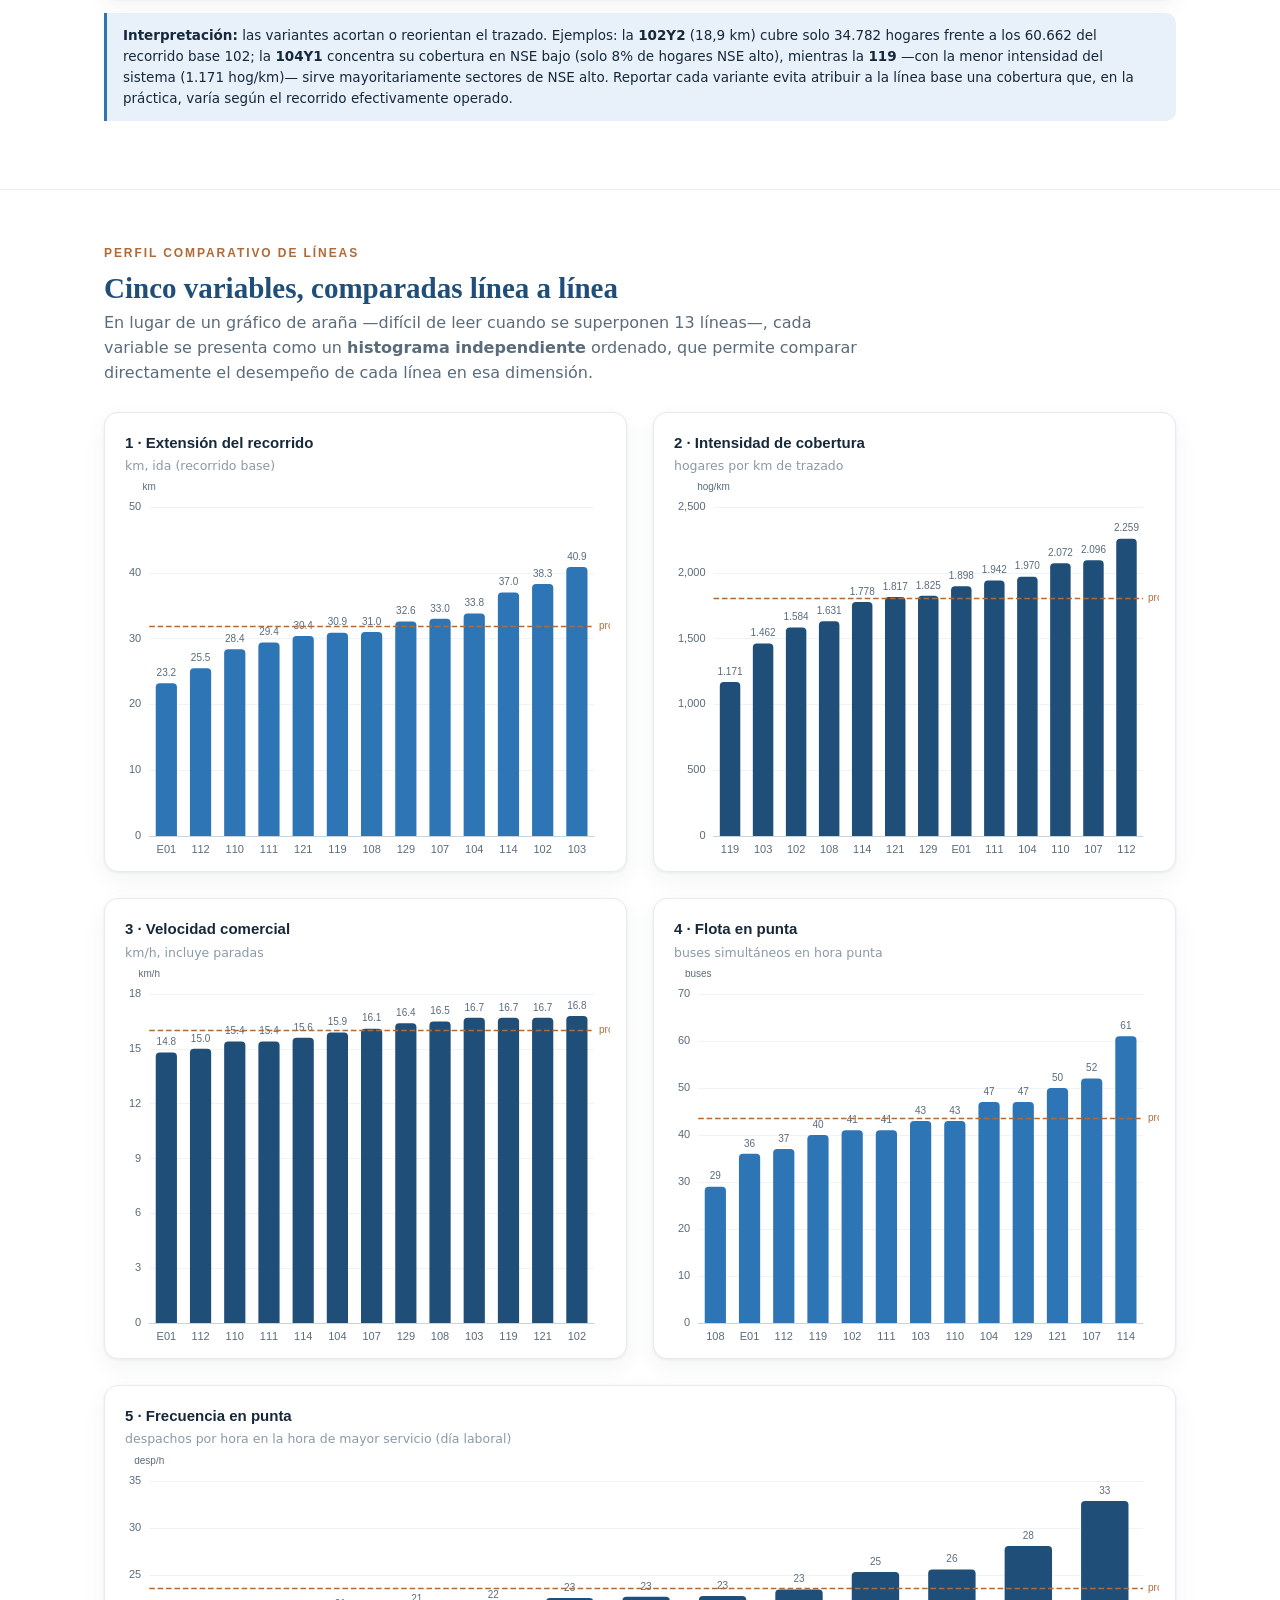
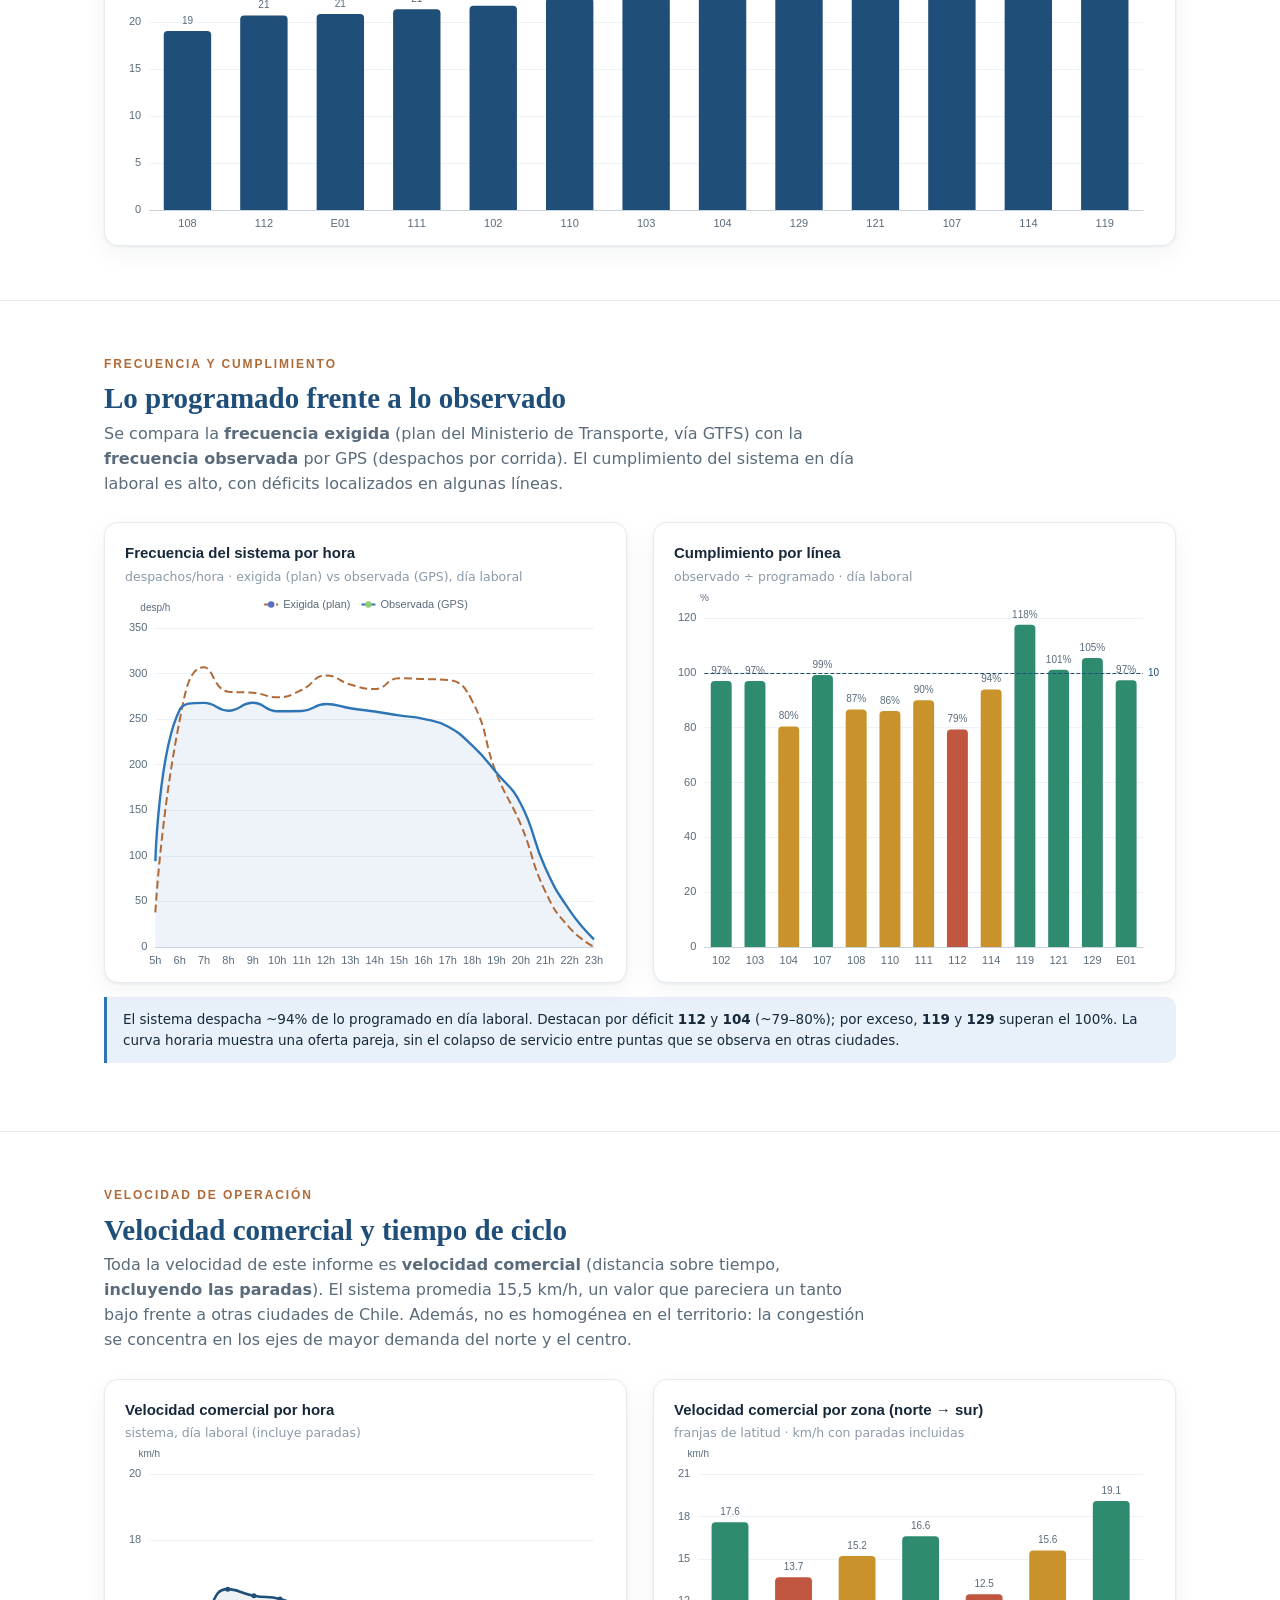
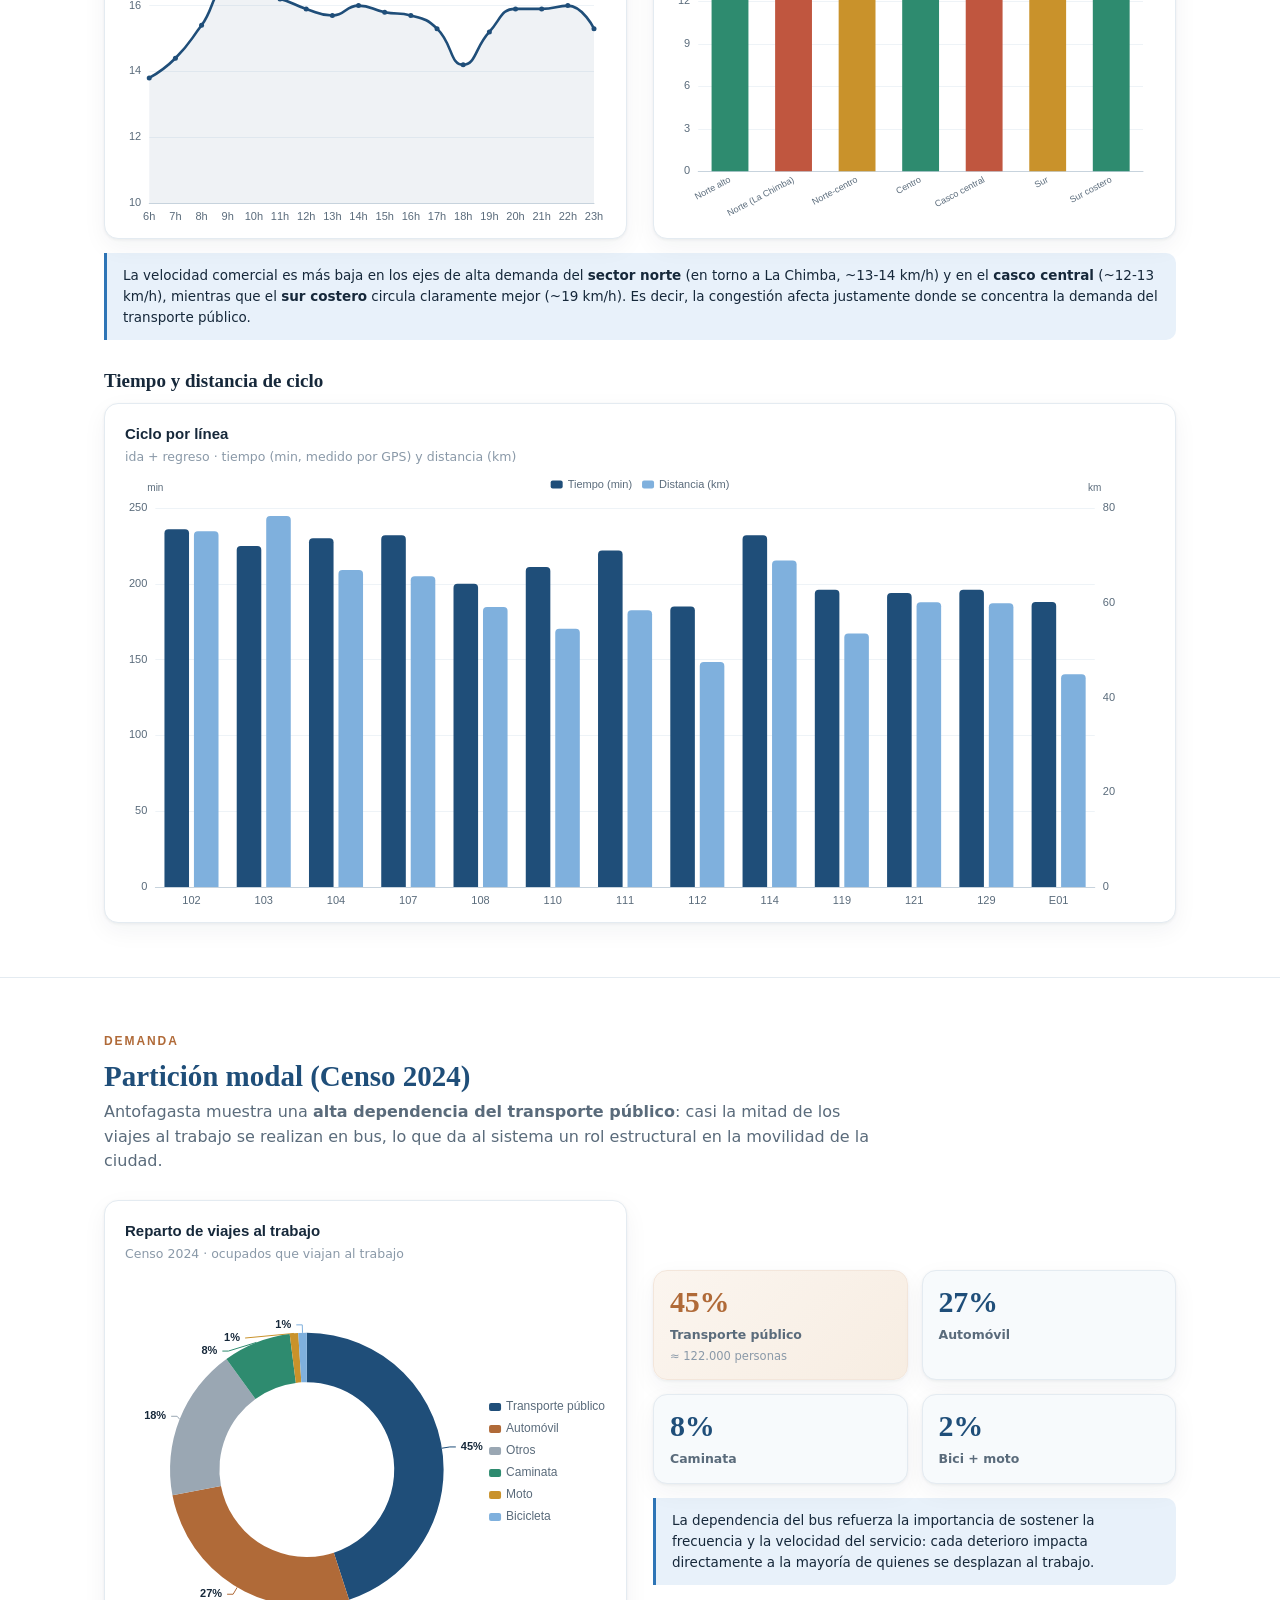
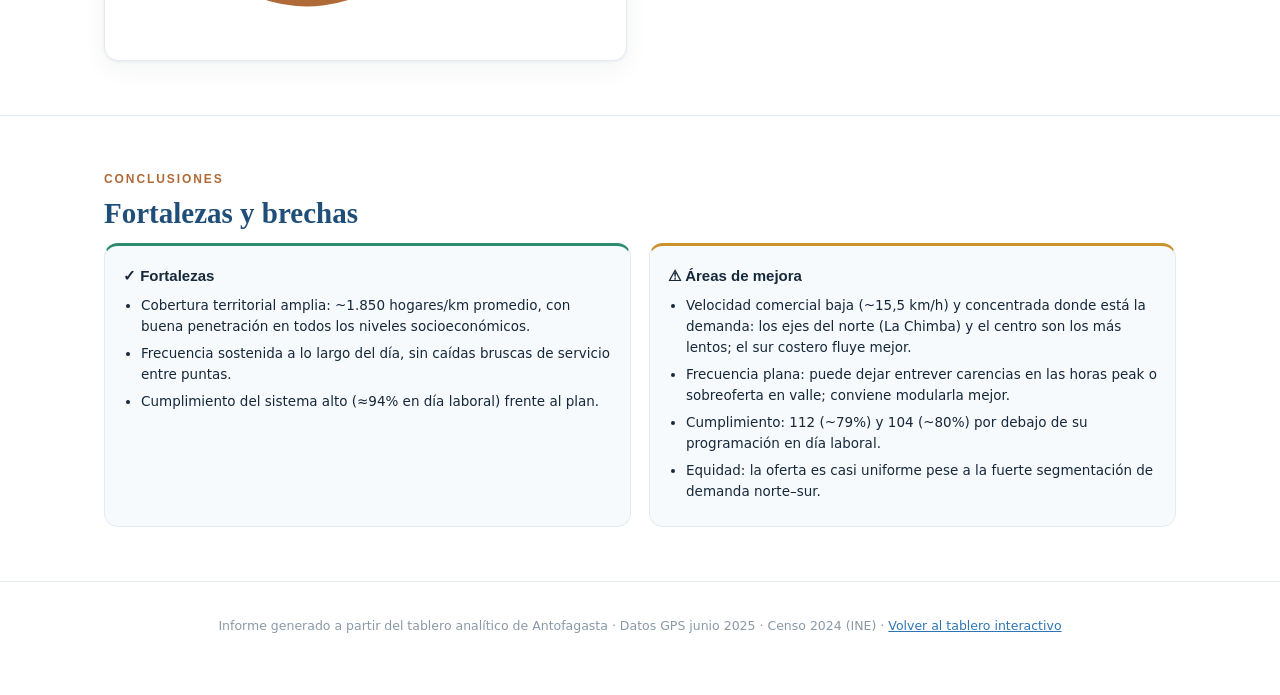
==== commit 5a73e30d: "informe.html: consistente con el Word (sin demoras, regularidad, recomendaciones ni nombre) - Elimin" ====
--- a/informe.html
+++ b/informe.html
@@ -103,7 +103,7 @@
     <h1>Situación del Transporte Público de Antofagasta</h1>
     <div class="sub">Diagnóstico de recorridos, cobertura, frecuencia, velocidad y demanda</div>
     <div class="sub" style="color:#9ec1e0;font-size:16px">13 líneas base · 30 recorridos · 711 buses · ~11,8 millones de pulsos GPS</div>
-    <div class="meta">Rodrigo Medina G. · romedinag@gmail.com · Datos GPS junio 2025 · Censo 2024 (INE)</div>
+    <div class="meta">Datos GPS junio 2025 · Censo 2024 (INE)</div>
   </div>
   <svg class="coast" viewBox="0 0 1200 70" preserveAspectRatio="none"><path d="M0,40 C120,10 220,55 340,38 C470,20 560,58 700,42 C840,26 950,56 1070,40 C1130,32 1170,44 1200,38 L1200,70 L0,70 Z" fill="#ffffff"/></svg>
 </header>
@@ -113,8 +113,7 @@
   <a href="#rutas">Rutas y cobertura</a>
   <a href="#perfil">Perfil de líneas</a>
   <a href="#frecuencia">Frecuencia</a>
-  <a href="#velocidad">Velocidad y demoras</a>
-  <a href="#regularidad">Regularidad</a>
+  <a href="#velocidad">Velocidad</a>
   <a href="#demanda">Demanda</a>
   <a href="#conclusiones">Conclusiones</a>
   <a class="home" href="index.html">← Tablero interactivo</a>
@@ -186,27 +185,22 @@
   <div class="note" id="freq-note"></div>
 </div></section>
 
-<!-- VELOCIDAD Y DEMORAS -->
+<!-- VELOCIDAD -->
 <section class="sec" id="velocidad"><div class="wrap">
-  <div class="eyebrow">Velocidad y demoras</div>
-  <h2>Velocidad comercial y tiempo detenido</h2>
-  <p class="lead">La velocidad comercial (distancia sobre tiempo, incluyendo paradas) y el porcentaje del tiempo en que
-  el bus está detenido en ruta —excluyendo terminales— revelan dónde el servicio pierde eficiencia.</p>
+  <div class="eyebrow">Velocidad de operación</div>
+  <h2>Velocidad comercial y tiempo de ciclo</h2>
+  <p class="lead">Toda la velocidad de este informe es <b>velocidad comercial</b> (distancia sobre tiempo, <b>incluyendo las
+  paradas</b>). El sistema promedia 15,5 km/h, un valor que pareciera un tanto bajo frente a otras ciudades de Chile.
+  Además, no es homogénea en el territorio: la congestión se concentra en los ejes de mayor demanda del norte y el centro.</p>
   <div class="grid2">
-    <div class="card"><h4>Velocidad y % detenido por hora</h4><div class="cap">sistema, día laboral</div><div id="ch-velh" class="chart"></div></div>
-    <div class="card"><h4>Tiempo detenido por línea</h4><div class="cap">% del tiempo en ruta (excl. terminales), promedio AM/MD/PM</div><div id="ch-det" class="chart"></div></div>
-  </div>
+    <div class="card"><h4>Velocidad comercial por hora</h4><div class="cap">sistema, día laboral (incluye paradas)</div><div id="ch-velh" class="chart"></div></div>
+    <div class="card"><h4>Velocidad comercial por zona (norte → sur)</h4><div class="cap">franjas de latitud · km/h con paradas incluidas</div><div id="ch-zona" class="chart"></div></div>
+  </div>
+  <div class="note">La velocidad comercial es más baja en los ejes de alta demanda del <b>sector norte</b> (en torno a La Chimba,
+  ~13-14 km/h) y en el <b>casco central</b> (~12-13 km/h), mientras que el <b>sur costero</b> circula claramente mejor (~19 km/h).
+  Es decir, la congestión afecta justamente donde se concentra la demanda del transporte público.</div>
   <h3>Tiempo y distancia de ciclo</h3>
   <div class="card"><h4>Ciclo por línea</h4><div class="cap">ida + regreso · tiempo (min, medido por GPS) y distancia (km)</div><div id="ch-ciclo" class="chart tall"></div></div>
-</div></section>
-
-<!-- REGULARIDAD -->
-<section class="sec" id="regularidad"><div class="wrap">
-  <div class="eyebrow">Regularidad del servicio</div>
-  <h2>¿Llegan parejos o apelotonados?</h2>
-  <p class="lead">La regularidad se mide con el <b>coeficiente de variación (CV) de los intervalos</b> entre buses
-  (headways). CV bajo = buses parejos; CV alto = apelotonamiento (dos buses juntos y luego un vacío largo).</p>
-  <div class="card"><h4>Regularidad por línea (CV de headways)</h4><div class="cap">día laboral · umbral BRT 0,4 · apelotonado ≥ 0,8</div><div id="ch-cv" class="chart tall"></div></div>
 </div></section>
 
 <!-- DEMANDA -->
@@ -224,8 +218,8 @@
         <div class="kpi"><div class="v">8%</div><div class="l">Caminata</div></div>
         <div class="kpi"><div class="v">2%</div><div class="l">Bici + moto</div></div>
       </div>
-      <div class="note">La dependencia del bus refuerza la importancia de sostener frecuencia y regularidad: cada
-      deterioro del servicio impacta directamente a la mayoría de quienes se desplazan al trabajo.</div>
+      <div class="note">La dependencia del bus refuerza la importancia de sostener la frecuencia y la velocidad del
+      servicio: cada deterioro impacta directamente a la mayoría de quienes se desplazan al trabajo.</div>
     </div>
   </div>
 </div></section>
@@ -233,32 +227,25 @@
 <!-- CONCLUSIONES -->
 <section class="sec" id="conclusiones"><div class="wrap">
   <div class="eyebrow">Conclusiones</div>
-  <h2>Fortalezas, brechas y recomendaciones</h2>
-  <div class="cols3">
+  <h2>Fortalezas y brechas</h2>
+  <div class="cols3" style="grid-template-columns:1fr 1fr">
     <div class="callout good"><h4>✓ Fortalezas</h4><ul>
-      <li>Cobertura territorial amplia: ~1.850 hogares/km promedio, con buena penetración en todos los NSE.</li>
-      <li>Frecuencia sostenida durante el día, sin caídas bruscas entre puntas.</li>
-      <li>Velocidad comercial razonable (~15,5 km/h) para una ciudad lineal con congestión moderada.</li>
+      <li>Cobertura territorial amplia: ~1.850 hogares/km promedio, con buena penetración en todos los niveles socioeconómicos.</li>
+      <li>Frecuencia sostenida a lo largo del día, sin caídas bruscas de servicio entre puntas.</li>
       <li>Cumplimiento del sistema alto (≈94% en día laboral) frente al plan.</li>
     </ul></div>
     <div class="callout warn"><h4>⚠ Áreas de mejora</h4><ul>
-      <li>Regularidad: varias líneas con CV ≥ 0,8 (apelotonamiento), especialmente 129, 107, 108 y 111.</li>
-      <li>Cumplimiento: 112 (~79%) y 104 (~80%) por debajo del estándar.</li>
-      <li>Demoras localizadas: puntos críticos de detención concentran tiempo perdido por bus/día.</li>
-      <li>Equidad: desbalance entre frecuencia ofertada y perfil socioeconómico en algunos ejes.</li>
-    </ul></div>
-    <div class="callout rec"><h4>→ Recomendaciones</h4><ul>
-      <li>Gestión de flota en tiempo real para atacar el apelotonamiento (control de headways).</li>
-      <li>Reforzar la programación de 112 y 104 hasta cerrar la brecha de cumplimiento.</li>
-      <li>Intervenir los puntos de demora recurrentes (prioridad de bus, paraderos).</li>
-      <li>Revisar variantes de baja cobertura y su aporte real a la equidad territorial.</li>
+      <li>Velocidad comercial baja (~15,5 km/h) y concentrada donde está la demanda: los ejes del norte (La Chimba) y el centro son los más lentos; el sur costero fluye mejor.</li>
+      <li>Frecuencia plana: puede dejar entrever carencias en las horas peak o sobreoferta en valle; conviene modularla mejor.</li>
+      <li>Cumplimiento: 112 (~79%) y 104 (~80%) por debajo de su programación en día laboral.</li>
+      <li>Equidad: la oferta es casi uniforme pese a la fuerte segmentación de demanda norte–sur.</li>
     </ul></div>
   </div>
 </div></section>
 
 <div class="foot">
   Informe generado a partir del tablero analítico de Antofagasta · Datos GPS junio 2025 · Censo 2024 (INE) ·
-  Rodrigo Medina G. · <a href="index.html">Volver al tablero interactivo</a>
+  <a href="index.html">Volver al tablero interactivo</a>
 </div>
 
 <script>
@@ -309,7 +296,7 @@
     {v:"94%", l:"Cumplimiento", s:"observado ÷ programado · laboral"},
     {v:Math.round(kpi.tc/60*10)/10+" h", l:"Tiempo de ciclo", s:kpi.tc+" min · "+kpi.dc.toFixed(0)+" km (ida+regreso)"},
     {v:"13 + 17", l:"Líneas + variantes", s:"30 recorridos · 12 U. de Negocio"},
-    {v:kpi.pct_det.toFixed(1)+"%", l:"Tiempo detenido", s:"en ruta, excl. terminales"},
+    {v:"13,7 km/h", l:"Velocidad · norte", s:"ejes de demanda (La Chimba) · vs 19,1 al sur"},
     {v:"~1.850", l:"Hogares por km", s:"cobertura promedio · buffer 300 m"},
     {v:"45%", l:"Demanda en bus", s:"partición modal · Censo 2024", acc:true},
   ];
@@ -390,25 +377,28 @@
     <b>112</b> y <b>104</b> (~79–80%); por exceso, <b>119</b> y <b>129</b> superan el 100%. La curva horaria muestra
     una oferta pareja, sin el colapso de servicio entre puntas que se observa en otras ciudades.`;
 
-  // ── velocidad y % detenido por hora ──
+  // ── velocidad comercial por hora (solo velocidad, incluye paradas) ──
   (function(){ const c=mk("ch-velh"); const H=T.cells["TODAS|TODAS"].horas;
-    const hrs=[],vel=[],det=[]; H.forEach((x,h)=>{ if(x&&x.v>0&&h>=6&&h<=23){hrs.push(h+"h");vel.push(x.v);det.push(x.d);} });
-    c.setOption({grid:{...BASE_GRID,top:34,right:44},legend:{top:0,textStyle:{color:COL.mut,fontSize:11},itemWidth:14,itemHeight:8},
-      tooltip:{trigger:"axis",...TT},
+    const hrs=[],vel=[]; H.forEach((x,h)=>{ if(x&&x.v>0&&h>=6&&h<=23){hrs.push(h+"h");vel.push(x.v);} });
+    c.setOption({grid:{...BASE_GRID,top:24},tooltip:{trigger:"axis",...TT,valueFormatter:v=>v+" km/h"},
       xAxis:{type:"category",data:hrs,boundaryGap:false,...AXIS_X},
-      yAxis:[{type:"value",name:"km/h",min:10,max:26,...AXIS_Y,nameTextStyle:{color:COL.mut,fontSize:10}},
-             {type:"value",name:"% det",min:0,max:40,...AXIS_Y,splitLine:{show:false},nameTextStyle:{color:COL.mut,fontSize:10}}],
+      yAxis:{type:"value",name:"km/h",min:10,max:20,...AXIS_Y,nameTextStyle:{color:COL.mut,fontSize:10}},
       series:[
-        {name:"Velocidad",type:"line",data:vel,smooth:true,symbol:"circle",symbolSize:5,lineStyle:{color:COL.mar,width:2.6},itemStyle:{color:COL.mar}},
-        {name:"% detenido",type:"line",yAxisIndex:1,data:det,smooth:true,symbol:"none",areaStyle:{color:"rgba(192,86,63,.10)"},lineStyle:{color:COL.bad,width:1.6,type:"dashed"}}
+        {name:"Velocidad comercial",type:"line",data:vel,smooth:true,symbol:"circle",symbolSize:5,areaStyle:{color:"rgba(31,78,121,.10)"},lineStyle:{color:COL.mar,width:2.6},itemStyle:{color:COL.mar}}
       ]});
   })();
 
-  // ── % detenido por línea ──
-  (function(){ const c=mk("ch-det");
-    const pd=l=>{ const a=(DP.lineas[l]||{}).amb||{}; const v=["am","md","pm"].map(p=>a[p]).filter(x=>x!=null); return v.length?v.reduce((s,b)=>s+b,0)/v.length:0; };
-    const arr=[...LINEAS].sort((a,b)=>pd(b)-pd(a)); const vals=arr.map(pd);
-    barChart("ch-det", arr, vals, {unit:"%", color:COL.bad, fmt:v=>v.toFixed(1)+"%"});
+  // ── velocidad comercial por zona (norte → sur), datos del análisis latitudinal ──
+  (function(){
+    const zonas=["Norte alto","Norte (La Chimba)","Norte-centro","Centro","Casco central","Sur","Sur costero"];
+    const vals=[17.6,13.7,15.2,16.6,12.5,15.6,19.1];
+    const cols=vals.map(v=>v<14?COL.bad:v<16?COL.warn:COL.good);
+    const c=mk("ch-zona");
+    c.setOption({grid:{...BASE_GRID,bottom:8},tooltip:{trigger:"axis",...TT,valueFormatter:v=>v+" km/h"},
+      xAxis:{type:"category",data:zonas,axisLabel:{color:COL.mut,fontSize:9,interval:0,rotate:28},axisLine:{lineStyle:{color:COL.axis}},axisTick:{show:false}},
+      yAxis:{type:"value",name:"km/h",...AXIS_Y,nameTextStyle:{color:COL.mut,fontSize:10}},
+      series:[{type:"bar",barWidth:"58%",data:vals.map((v,i)=>({value:v,itemStyle:{color:cols[i],borderRadius:[4,4,0,0]}})),
+        label:{show:true,position:"top",color:COL.mut,fontSize:10,formatter:p=>p.value}}]});
   })();
 
   // ── ciclo tc/dc ──
@@ -423,21 +413,6 @@
         {name:"Tiempo (min)",type:"bar",data:tc,itemStyle:{color:COL.mar,borderRadius:[4,4,0,0]},barWidth:"34%"},
         {name:"Distancia (km)",type:"bar",yAxisIndex:1,data:dc,itemStyle:{color:COL.mar3,borderRadius:[4,4,0,0]},barWidth:"34%"}
       ]});
-  })();
-
-  // ── regularidad CV ──
-  (function(){ const c=mk("ch-cv");
-    const cv=l=>{ const d=(BU.lineas[l]||{}).L||{}; return (d.agg||{}).cv||0; };
-    const arr=[...LINEAS].sort((a,b)=>cv(a)-cv(b)); const vals=arr.map(cv);
-    const cols=vals.map(v=>v<0.5?COL.good:v<0.8?COL.warn:COL.bad);
-    c.setOption({grid:BASE_GRID,tooltip:{trigger:"axis",...TT,valueFormatter:v=>(''+Math.round(v*100)/100)},
-      xAxis:{type:"category",data:arr,...AXIS_X},
-      yAxis:{type:"value",name:"CV",...AXIS_Y,nameTextStyle:{color:COL.mut,fontSize:10}},
-      series:[{type:"bar",barWidth:"62%",data:vals.map((v,i)=>({value:v,itemStyle:{color:cols[i],borderRadius:[4,4,0,0]}})),
-        label:{show:true,position:"top",color:COL.mut,fontSize:10,formatter:p=>p.value.toFixed(2)},
-        markLine:{silent:true,symbol:"none",data:[
-          {yAxis:0.4,lineStyle:{color:COL.good,type:"dashed"},label:{formatter:"BRT 0,4",color:COL.good,fontSize:9}},
-          {yAxis:0.8,lineStyle:{color:COL.bad,type:"dashed"},label:{formatter:"apelotonado 0,8",color:COL.bad,fontSize:9}}]}}]});
   })();
 
   // ── modal donut ──
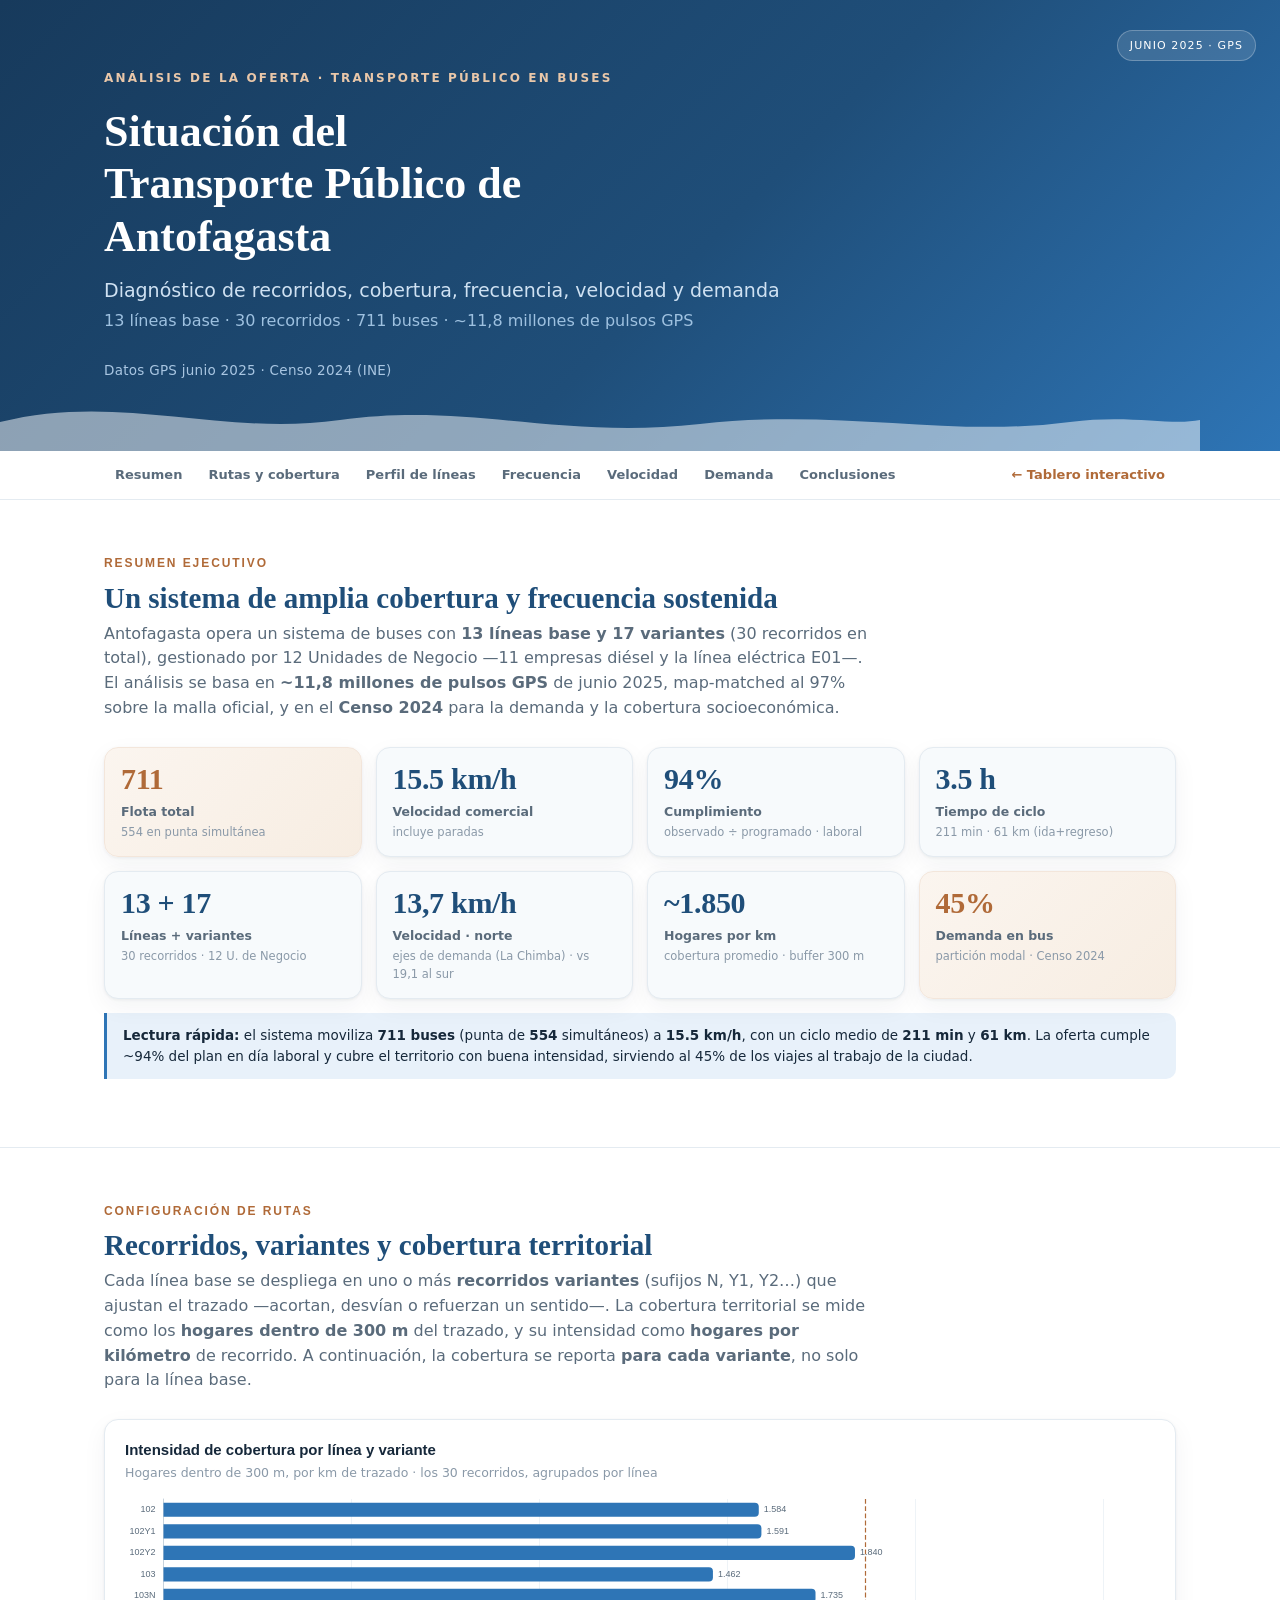
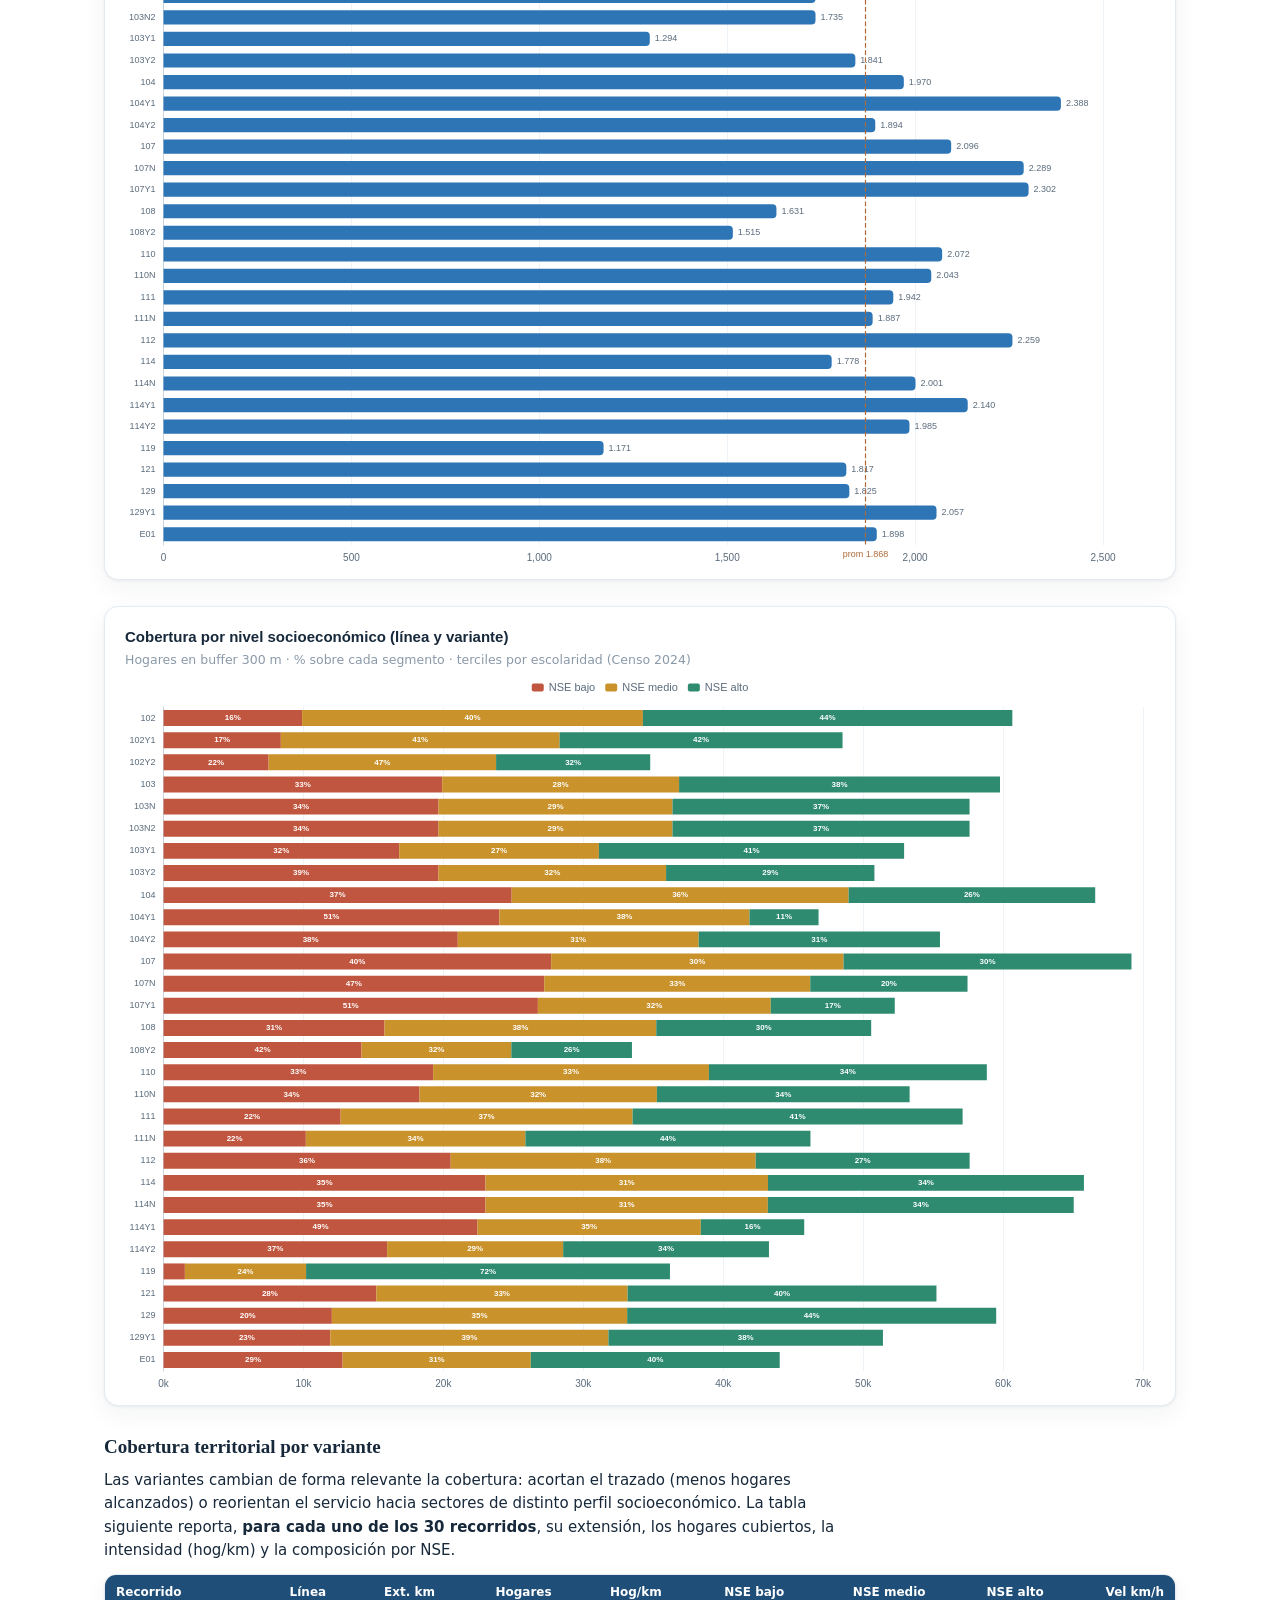
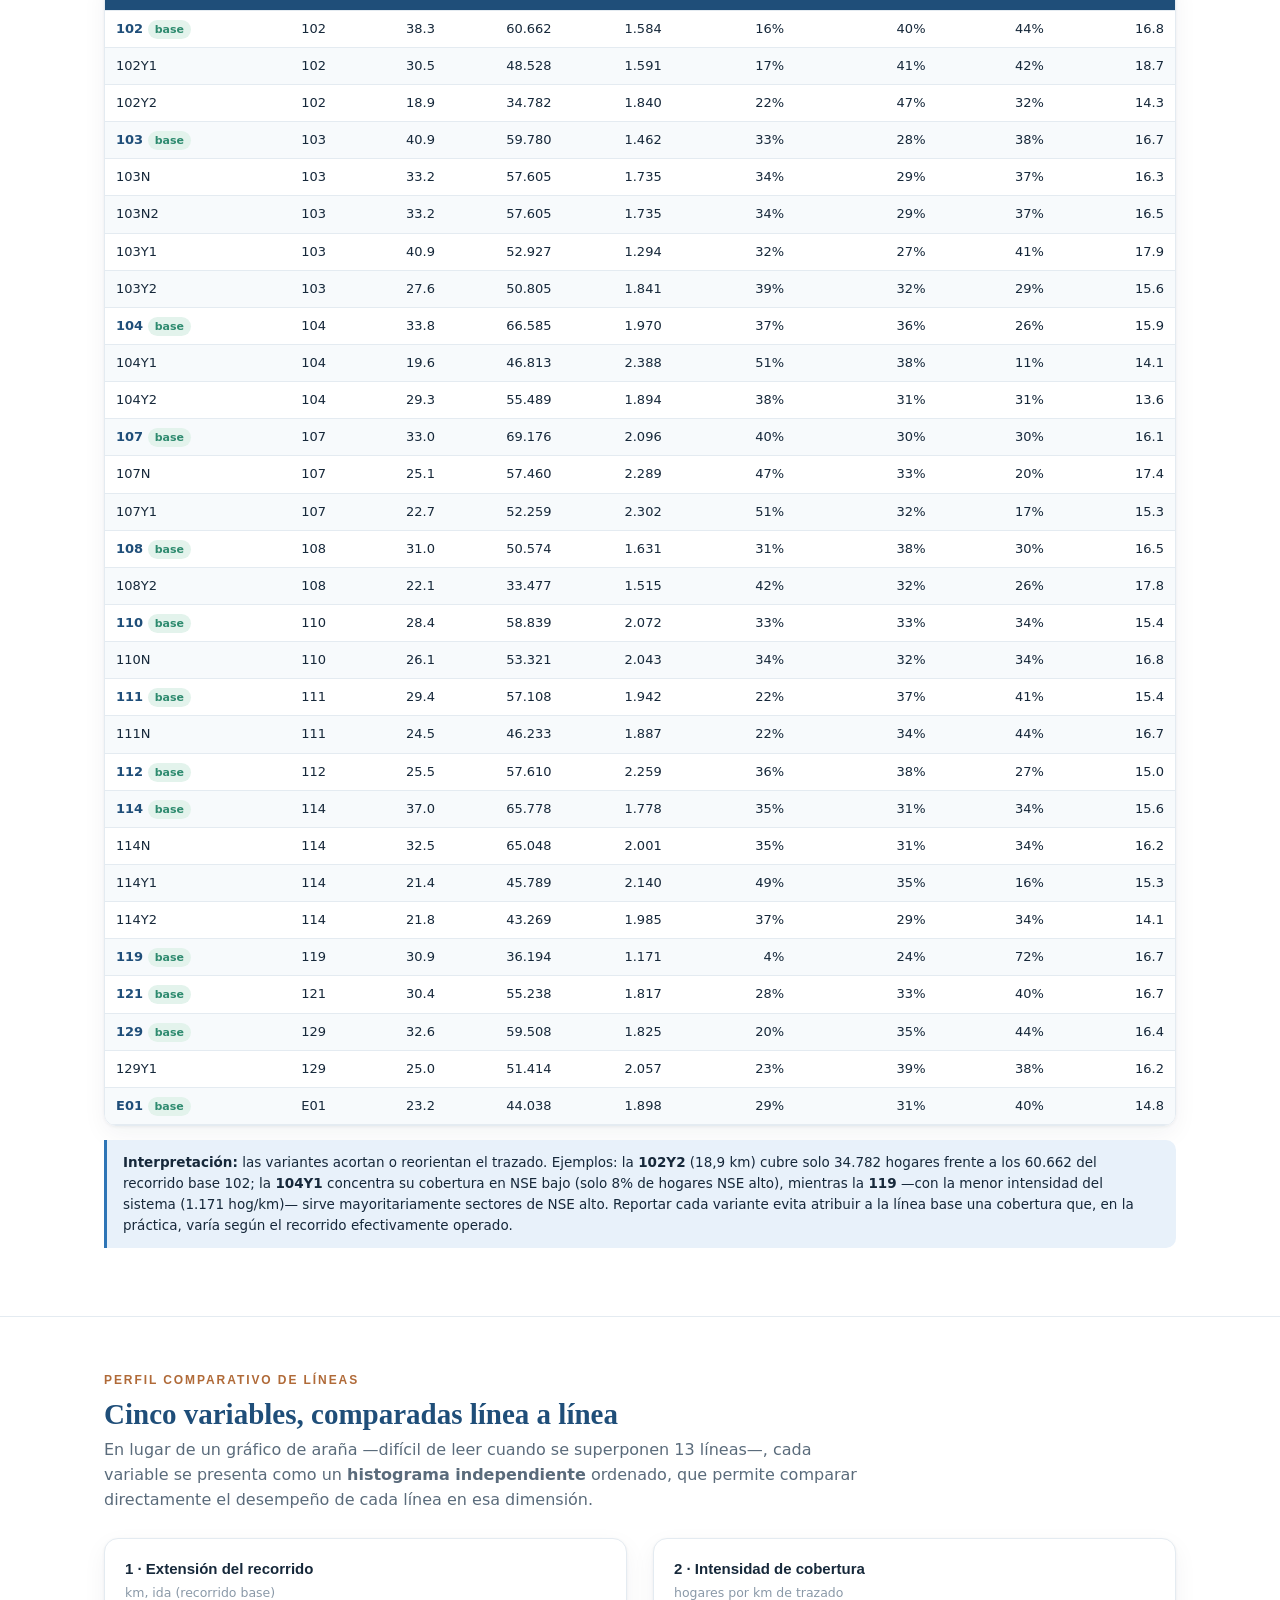
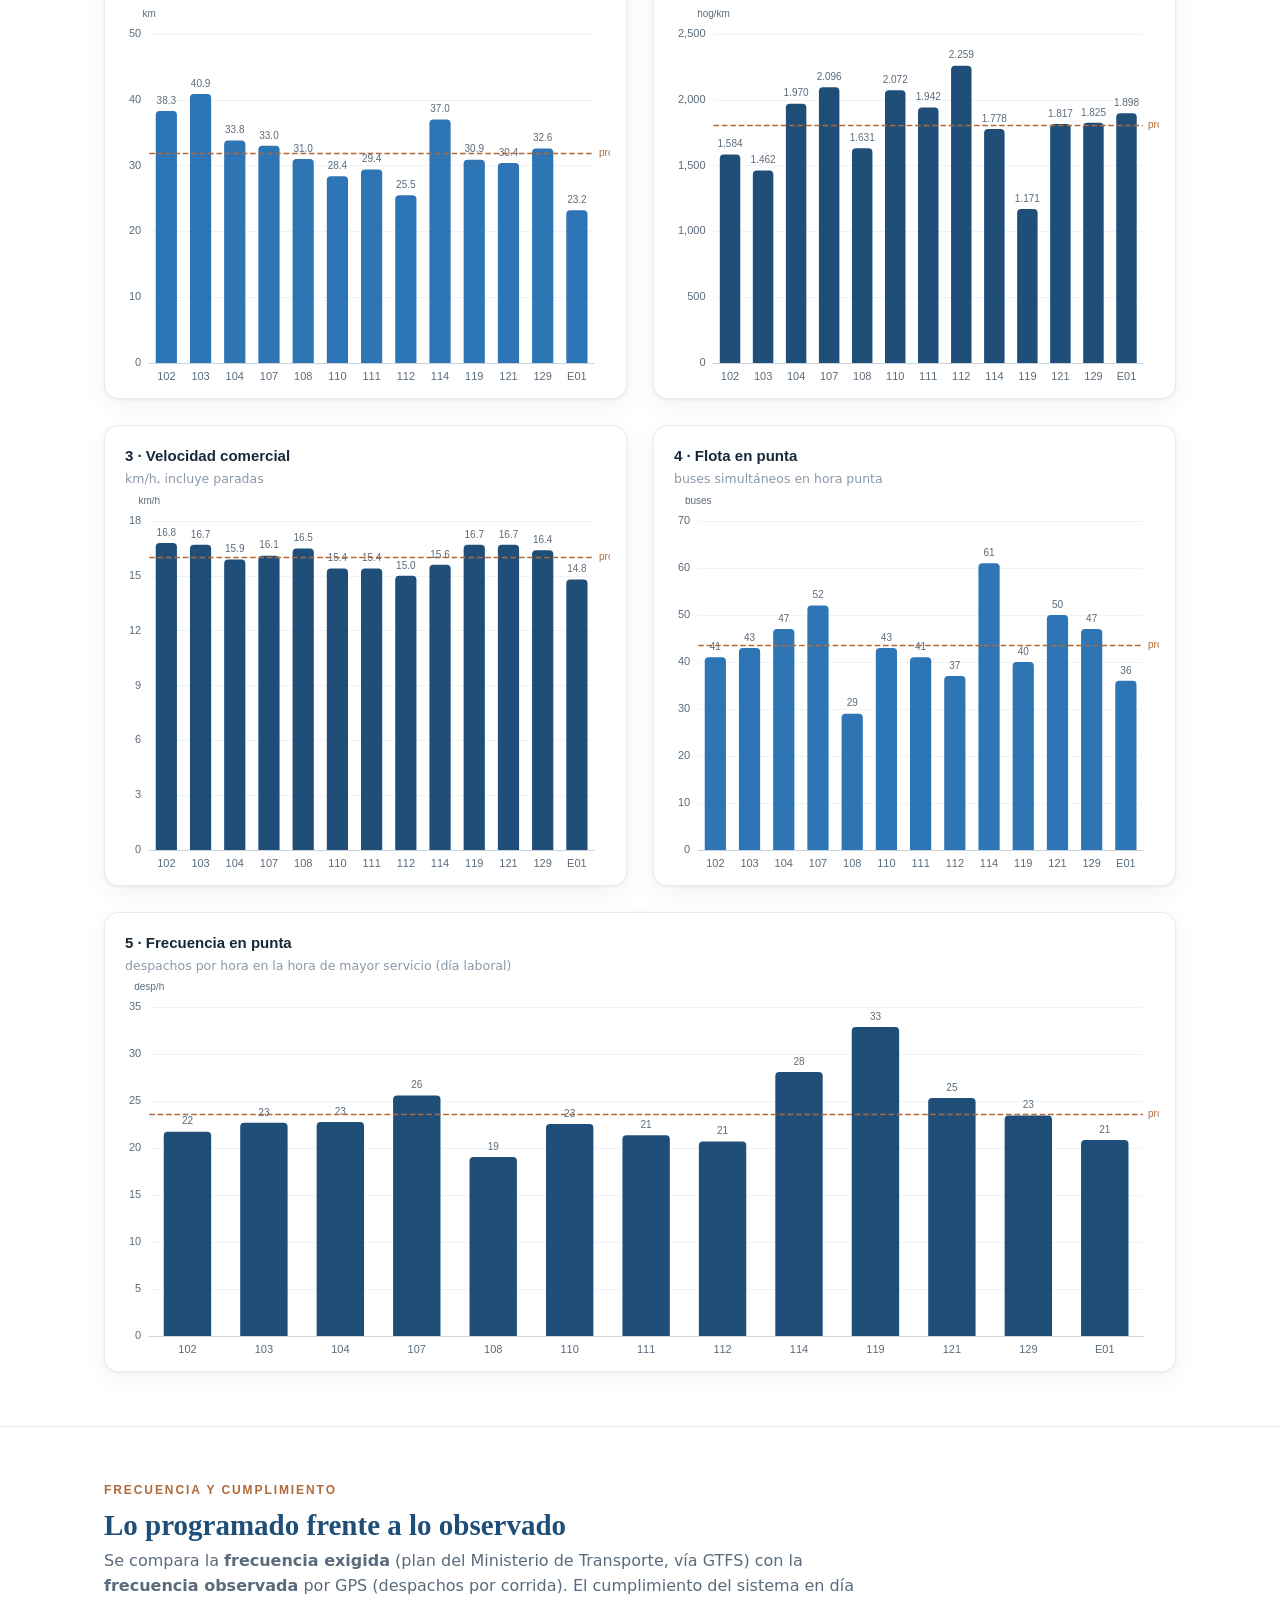
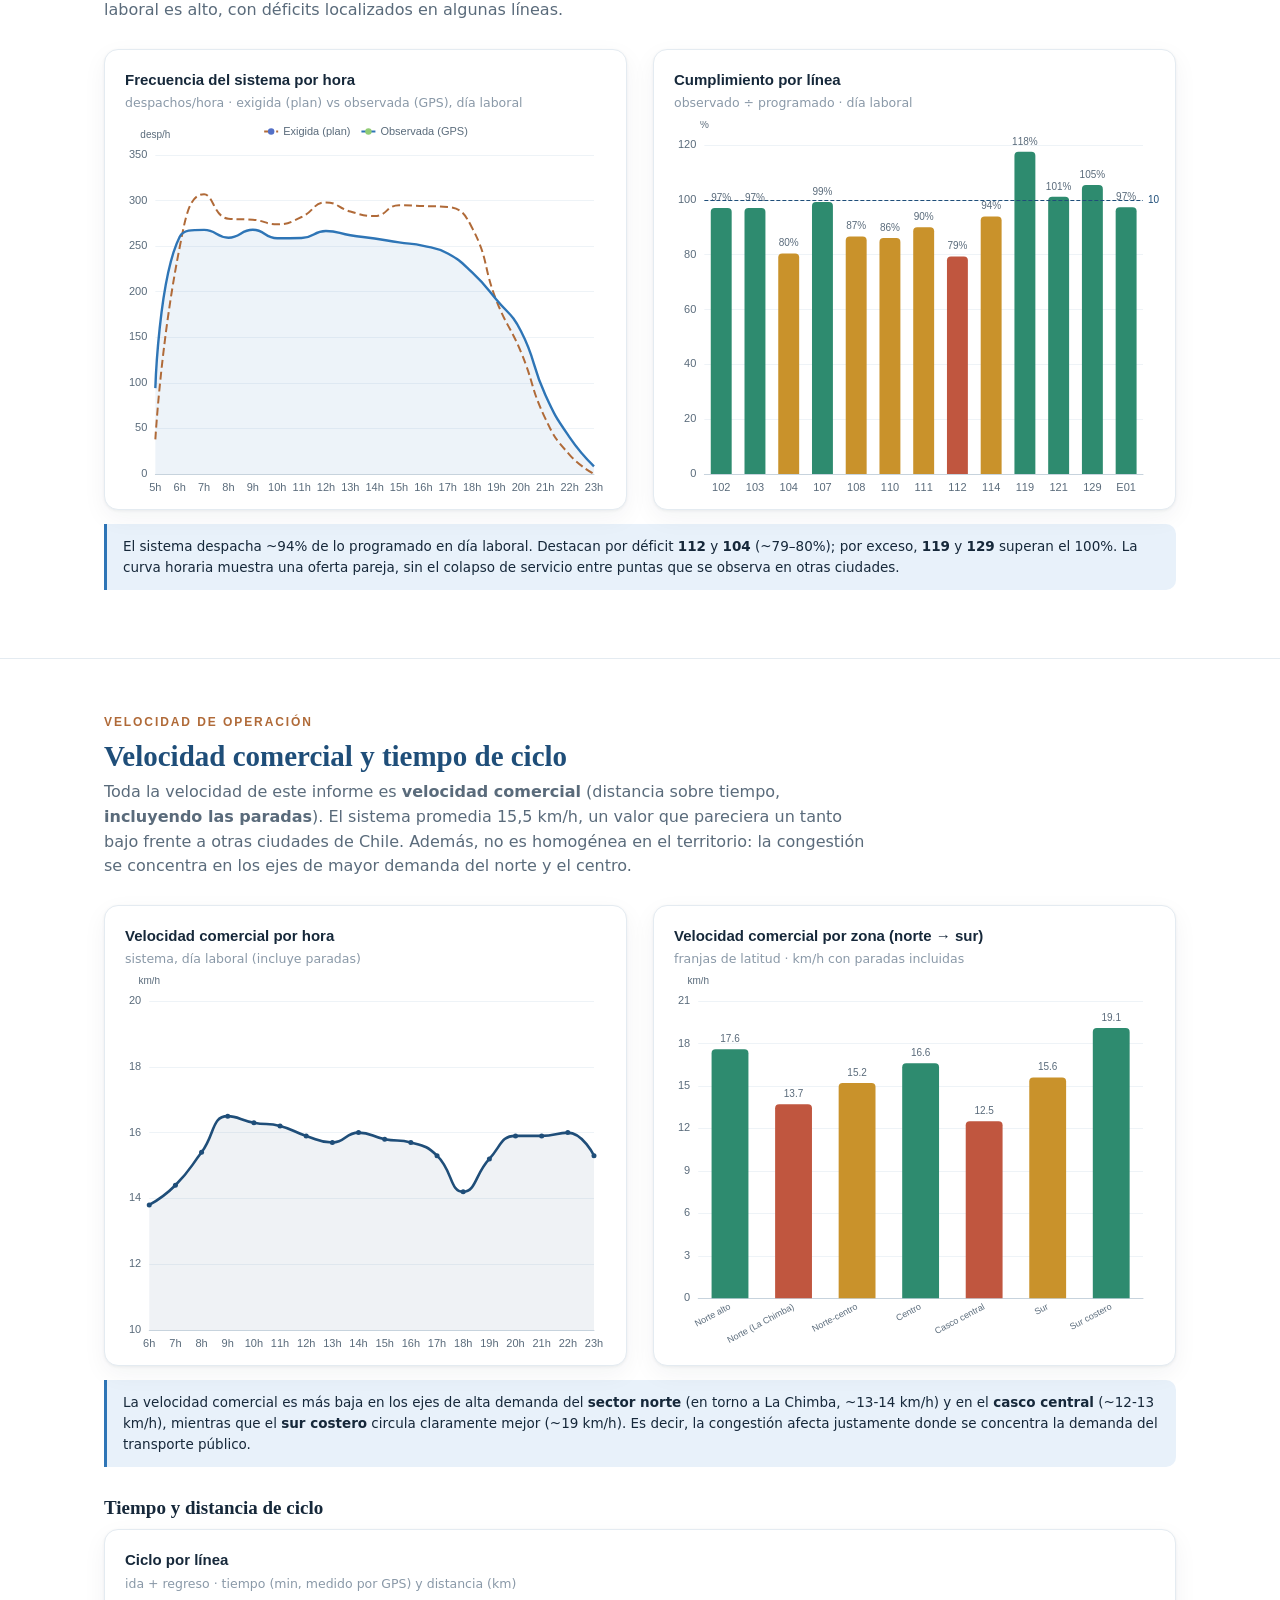
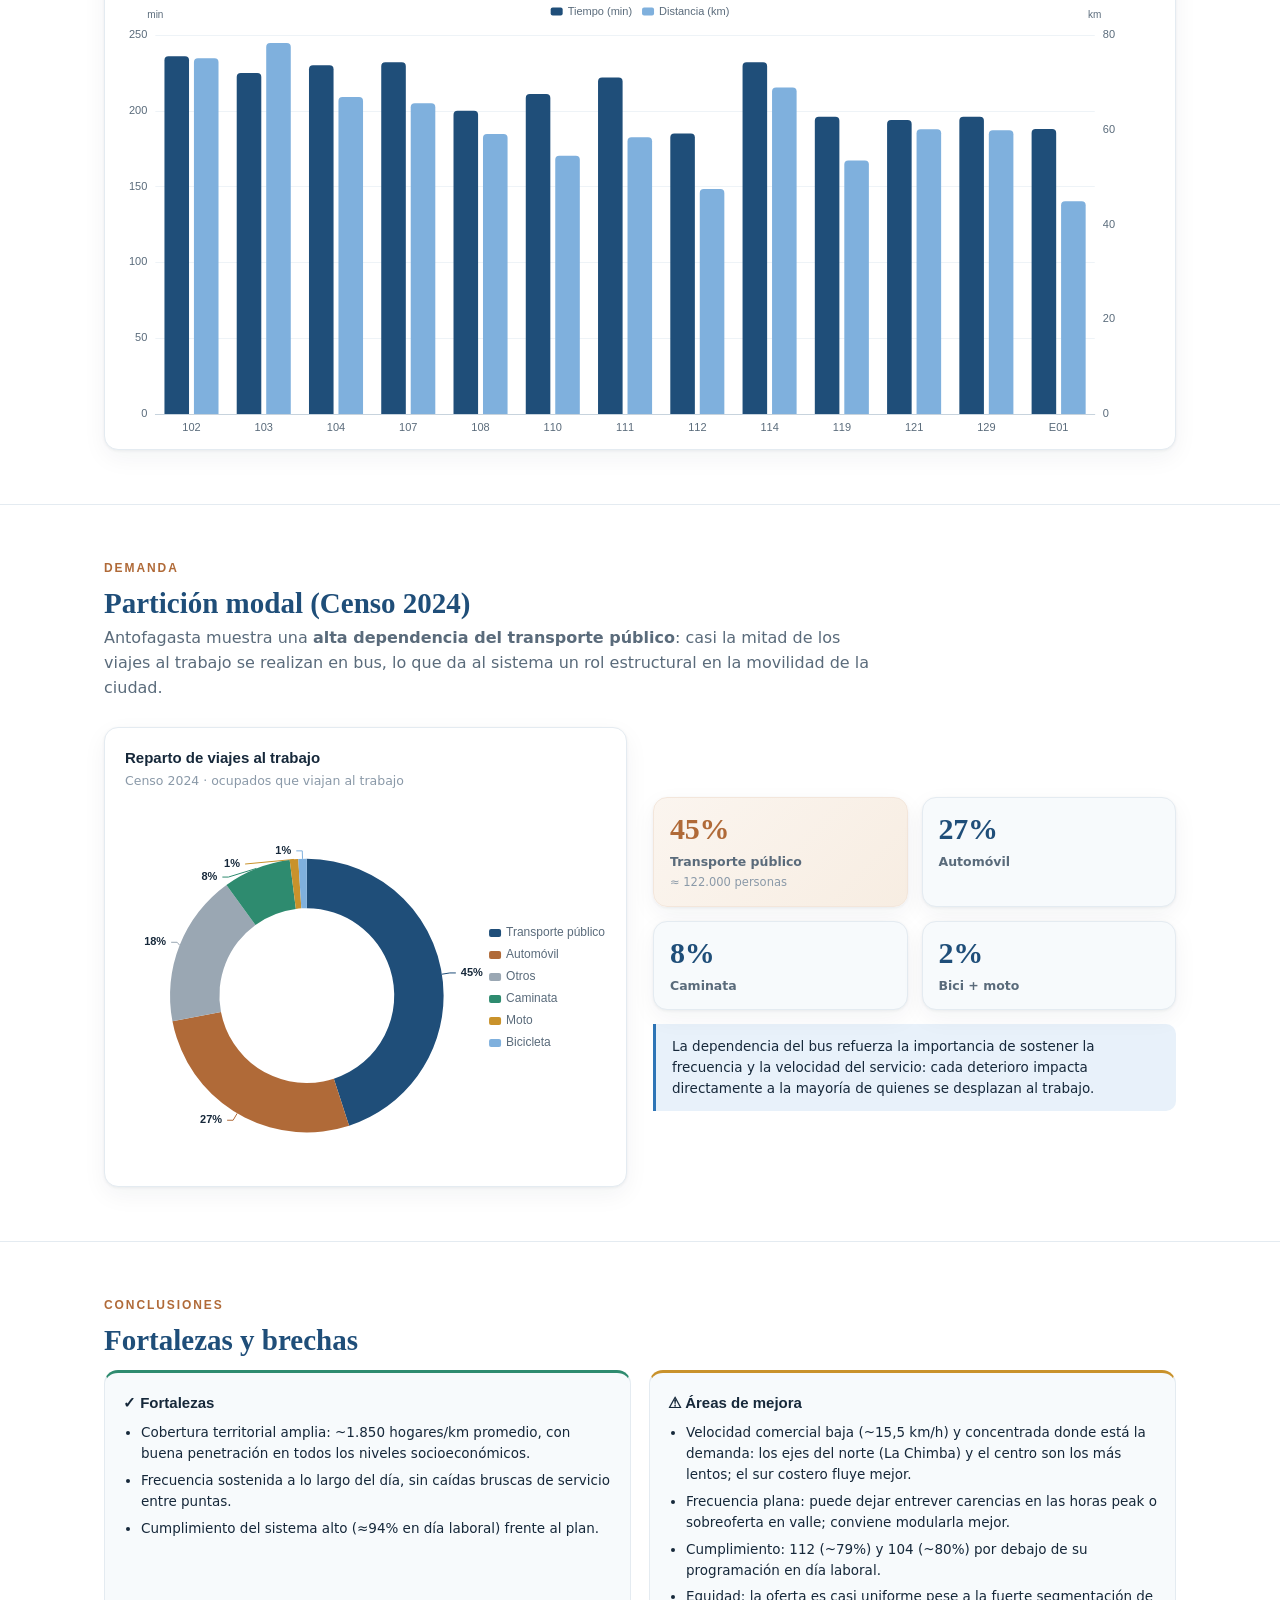
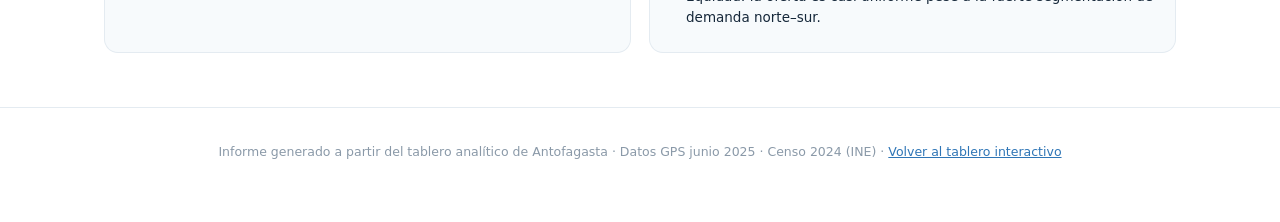
==== commit cc65d92c: "informe.html: intensidad de cobertura y NSE con los 30 recorridos (base + variantes) Los gráficos de" ====
--- a/informe.html
+++ b/informe.html
@@ -142,10 +142,8 @@
   300 m</b> del trazado, y su intensidad como <b>hogares por kilómetro</b> de recorrido. A continuación, la cobertura
   se reporta <b>para cada variante</b>, no solo para la línea base.</p>
 
-  <div class="grid2">
-    <div class="card"><h4>Intensidad de cobertura por línea</h4><div class="cap">Hogares dentro de 300 m, por km de trazado (recorrido base)</div><div id="ch-hogkm" class="chart"></div></div>
-    <div class="card"><h4>Cobertura por nivel socioeconómico</h4><div class="cap">Hogares en buffer 300 m · terciles por escolaridad (Censo 2024)</div><div id="ch-nse" class="chart"></div></div>
-  </div>
+  <div class="card"><h4>Intensidad de cobertura por línea y variante</h4><div class="cap">Hogares dentro de 300 m, por km de trazado · los 30 recorridos, agrupados por línea</div><div id="ch-hogkm" class="chart" style="height:680px"></div></div>
+  <div class="card" style="margin-top:26px"><h4>Cobertura por nivel socioeconómico (línea y variante)</h4><div class="cap">Hogares en buffer 300 m · % sobre cada segmento · terciles por escolaridad (Censo 2024)</div><div id="ch-nse" class="chart" style="height:720px"></div></div>
 
   <h3>Cobertura territorial por variante</h3>
   <p>Las variantes cambian de forma relevante la cobertura: acortan el trazado (menos hogares alcanzados) o reorientan
@@ -306,19 +304,37 @@
     <b>${kpi.tc} min</b> y <b>${kpi.dc.toFixed(0)} km</b>. La oferta cumple ~94% del plan en día laboral y cubre el
     territorio con buena intensidad, sirviendo al 45% de los viajes al trabajo de la ciudad.`;
 
-  // ── cobertura hog/km (base) ──
-  const byHK = [...LINEAS].sort((a,b)=>base[a].hog_km-base[b].hog_km);
-  barChart("ch-hogkm", byHK, byHK.map(l=>base[l].hog_km), {unit:"hog/km", color:COL.mar2, fmt:v=>fmt(v)});
-  barChart("ch-hogkm2", byHK, byHK.map(l=>base[l].hog_km), {unit:"hog/km", color:COL.mar, fmt:v=>fmt(v)});
-
-  // ── NSE apilado ──
-  (function(){ const c=mk("ch-nse");
-    const S=(k,col,nm)=>({name:nm,type:"bar",stack:"h",data:LINEAS.map(l=>base[l][k]),itemStyle:{color:col},barWidth:"60%"});
-    c.setOption({grid:{...BASE_GRID,top:34},legend:{top:0,textStyle:{color:COL.mut,fontSize:11},itemWidth:12,itemHeight:8},
+  // ── cobertura hog/km — TODOS los recorridos (base + variantes), horizontal ──
+  (function(){
+    const recs=CL.lineas.map(r=>r.rec), vals=CL.lineas.map(r=>r.hog_km);
+    const avg=vals.reduce((a,b)=>a+b,0)/vals.length;
+    mk("ch-hogkm").setOption({grid:{left:8,right:56,top:8,bottom:8,containLabel:true},
+      tooltip:{trigger:"axis",...TT,valueFormatter:v=>fmt(v)+" hog/km"},
+      xAxis:{type:"value",axisLabel:{color:COL.mut,fontSize:10},axisLine:{show:false},splitLine:{lineStyle:{color:COL.grid}}},
+      yAxis:{type:"category",data:recs,inverse:true,axisLabel:{color:COL.mut,fontSize:9,interval:0},axisLine:{lineStyle:{color:COL.axis}},axisTick:{show:false}},
+      series:[{type:"bar",data:vals,barWidth:"66%",itemStyle:{color:COL.mar2,borderRadius:[0,4,4,0]},
+        label:{show:true,position:"right",color:COL.mut,fontSize:9,formatter:p=>fmt(p.value)},
+        markLine:{silent:true,symbol:"none",lineStyle:{color:COL.cobre,type:"dashed",width:1.2},data:[{xAxis:avg,label:{formatter:"prom "+fmt(avg),color:COL.cobre,fontSize:9}}]}}]});
+  })();
+  // perfil (panel 2): hog/km base en orden numérico fijo
+  barChart("ch-hogkm2", LINEAS, LINEAS.map(l=>base[l].hog_km), {unit:"hog/km", color:COL.mar, fmt:v=>fmt(v)});
+
+  // ── NSE — TODOS los recorridos, horizontal apilado con % sobre cada color ──
+  (function(){
+    const recs=CL.lineas.map(r=>r.rec);
+    const baj=CL.lineas.map(r=>r.hog_baj), med=CL.lineas.map(r=>r.hog_med), alt=CL.lineas.map(r=>r.hog_alt), tot=CL.lineas.map(r=>r.hog);
+    const lbl=arr=>({show:true,position:"inside",color:"#fff",fontSize:8,fontWeight:"bold",
+      formatter:p=>{const f=arr[p.dataIndex]/tot[p.dataIndex]; return f>0.07?Math.round(f*100)+"%":"";}});
+    mk("ch-nse").setOption({grid:{left:8,right:16,top:30,bottom:8,containLabel:true},
+      legend:{top:0,textStyle:{color:COL.mut,fontSize:11},itemWidth:12,itemHeight:8},
       tooltip:{trigger:"axis",...TT,valueFormatter:v=>fmt(v)+" hog"},
-      xAxis:{type:"category",data:LINEAS,...AXIS_X},
-      yAxis:{type:"value",...AXIS_Y,axisLabel:{...AXIS_Y.axisLabel,formatter:v=>(v/1000)+"k"}},
-      series:[S("hog_baj","#c0563f","NSE bajo"),S("hog_med","#c9922b","NSE medio"),S("hog_alt","#2e8b6f","NSE alto")]});
+      xAxis:{type:"value",axisLabel:{color:COL.mut,fontSize:10,formatter:v=>(v/1000)+"k"},axisLine:{show:false},splitLine:{lineStyle:{color:COL.grid}}},
+      yAxis:{type:"category",data:recs,inverse:true,axisLabel:{color:COL.mut,fontSize:9,interval:0},axisLine:{lineStyle:{color:COL.axis}},axisTick:{show:false}},
+      series:[
+        {name:"NSE bajo",type:"bar",stack:"h",data:baj,itemStyle:{color:"#c0563f"},barWidth:"72%",label:lbl(baj)},
+        {name:"NSE medio",type:"bar",stack:"h",data:med,itemStyle:{color:"#c9922b"},label:lbl(med)},
+        {name:"NSE alto",type:"bar",stack:"h",data:alt,itemStyle:{color:"#2e8b6f"},label:lbl(alt)}
+      ]});
   })();
 
   // ── tabla por variante ──
@@ -338,15 +354,11 @@
     del sistema (1.171 hog/km)— sirve mayoritariamente sectores de NSE alto. Reportar cada variante evita atribuir a
     la línea base una cobertura que, en la práctica, varía según el recorrido efectivamente operado.`;
 
-  // ── 5 histogramas del perfil ──
-  const byExt=[...LINEAS].sort((a,b)=>base[a].ext_km-base[b].ext_km);
-  barChart("ch-ext", byExt, byExt.map(l=>base[l].ext_km), {unit:"km", color:COL.mar2, fmt:v=>v.toFixed(1)});
-  const byVel=[...LINEAS].sort((a,b)=>base[a].vel-base[b].vel);
-  barChart("ch-vel", byVel, byVel.map(l=>base[l].vel), {unit:"km/h", color:COL.mar, fmt:v=>v.toFixed(1)});
-  const byFl=[...LINEAS].sort((a,b)=>(kOf(a).flota_pico||0)-(kOf(b).flota_pico||0));
-  barChart("ch-flota", byFl, byFl.map(l=>Math.round(kOf(l).flota_pico||0)), {unit:"buses", color:COL.mar2, fmt:v=>fmt(v)});
-  const byFq=[...LINEAS].sort((a,b)=>freqPunta(a)-freqPunta(b));
-  barChart("ch-freq", byFq, byFq.map(l=>freqPunta(l)), {unit:"desp/h", color:COL.mar, fmt:v=>fmt(v)});
+  // ── 5 histogramas del perfil (orden numérico fijo, igual que el Word) ──
+  barChart("ch-ext", LINEAS, LINEAS.map(l=>base[l].ext_km), {unit:"km", color:COL.mar2, fmt:v=>v.toFixed(1)});
+  barChart("ch-vel", LINEAS, LINEAS.map(l=>base[l].vel), {unit:"km/h", color:COL.mar, fmt:v=>v.toFixed(1)});
+  barChart("ch-flota", LINEAS, LINEAS.map(l=>Math.round(kOf(l).flota_pico||0)), {unit:"buses", color:COL.mar2, fmt:v=>fmt(v)});
+  barChart("ch-freq", LINEAS, LINEAS.map(l=>freqPunta(l)), {unit:"desp/h", color:COL.mar, fmt:v=>fmt(v)});
 
   // ── frecuencia sistema por hora ──
   (function(){ const c=mk("ch-freqsys"); const HS=CU.horas;
